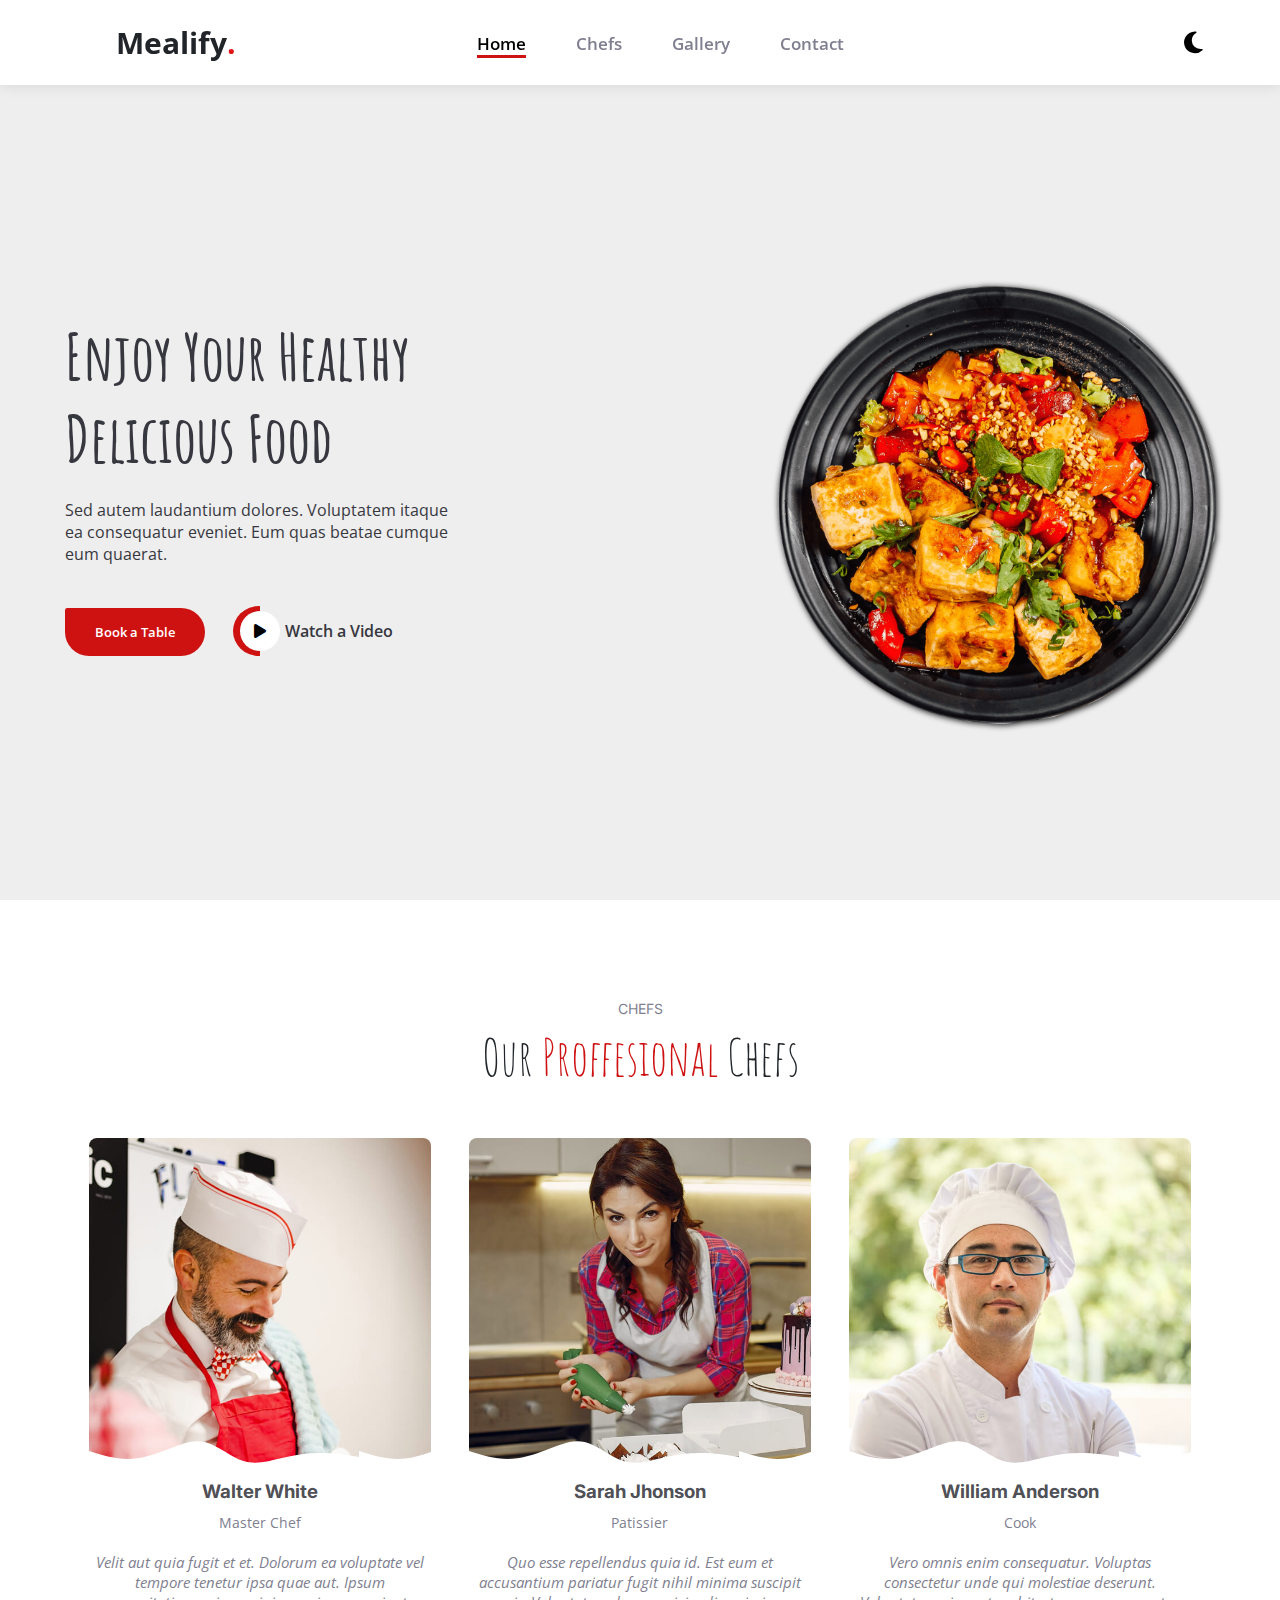
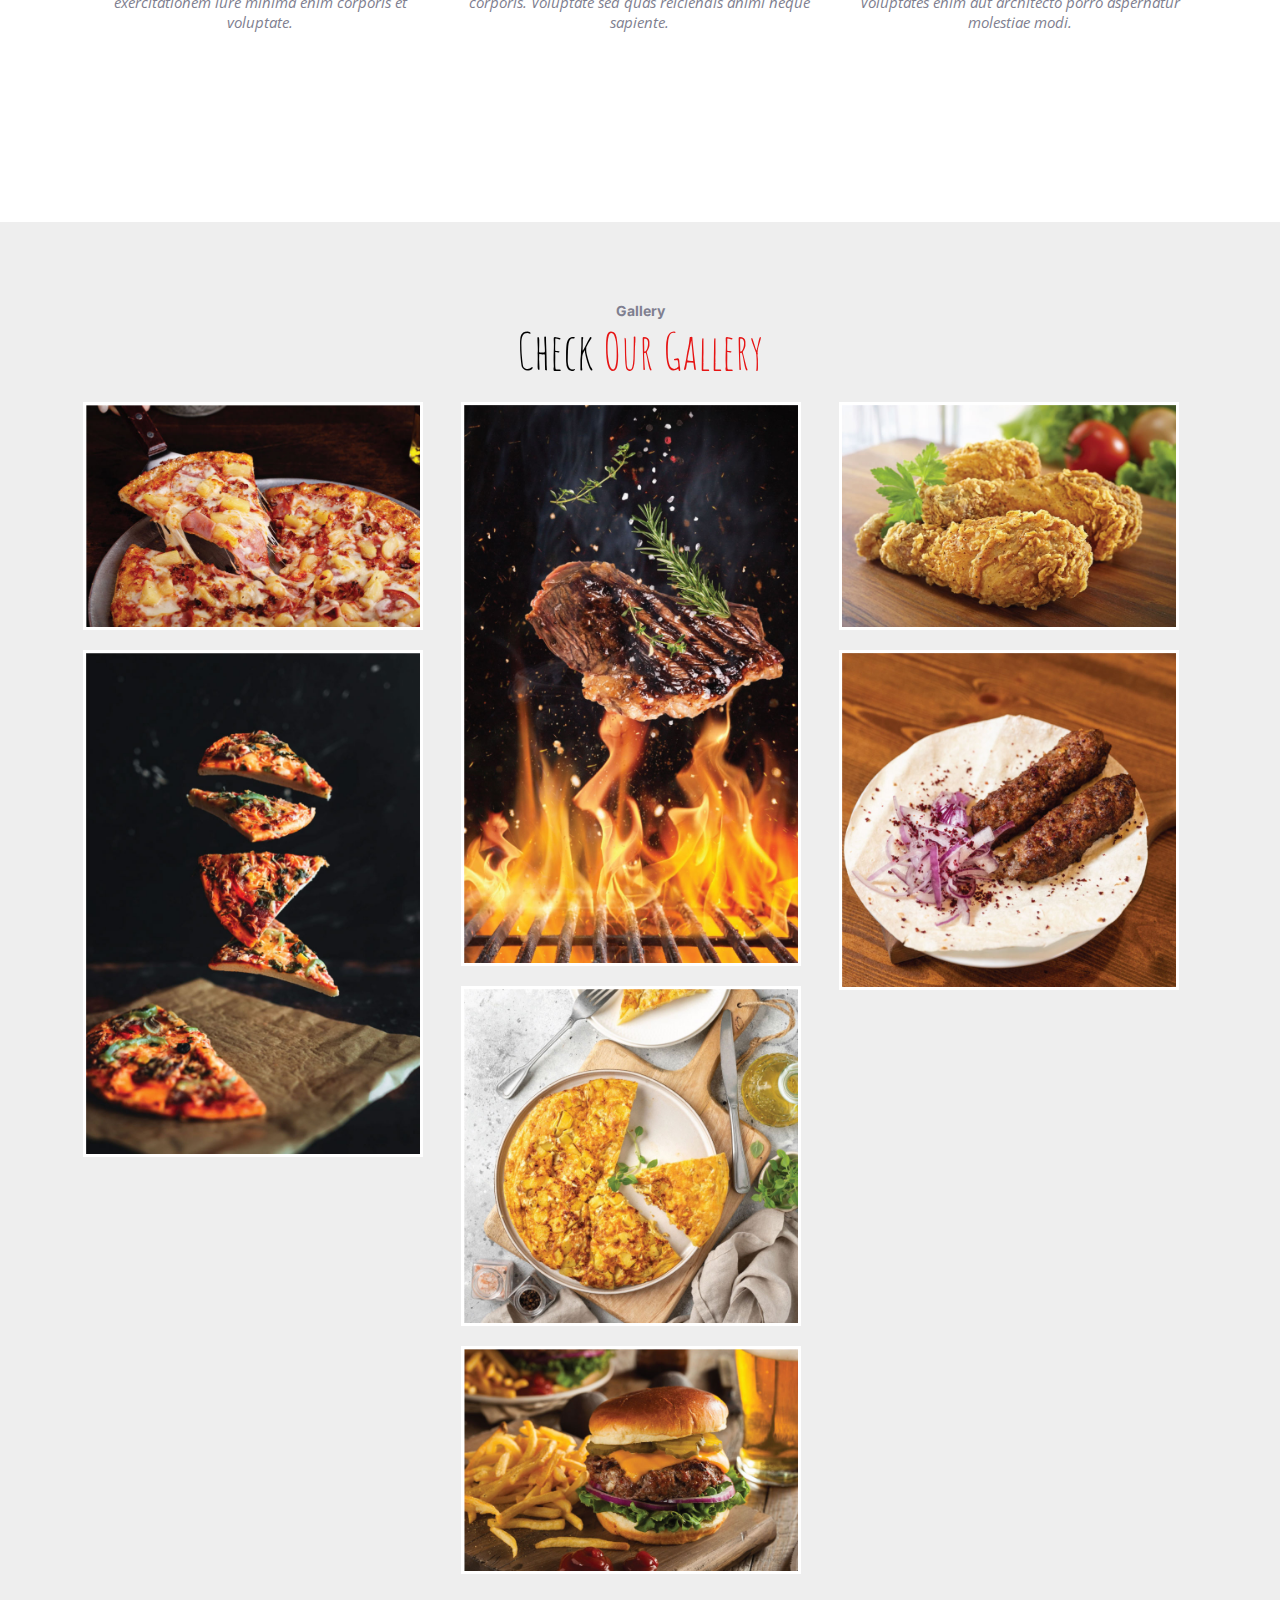
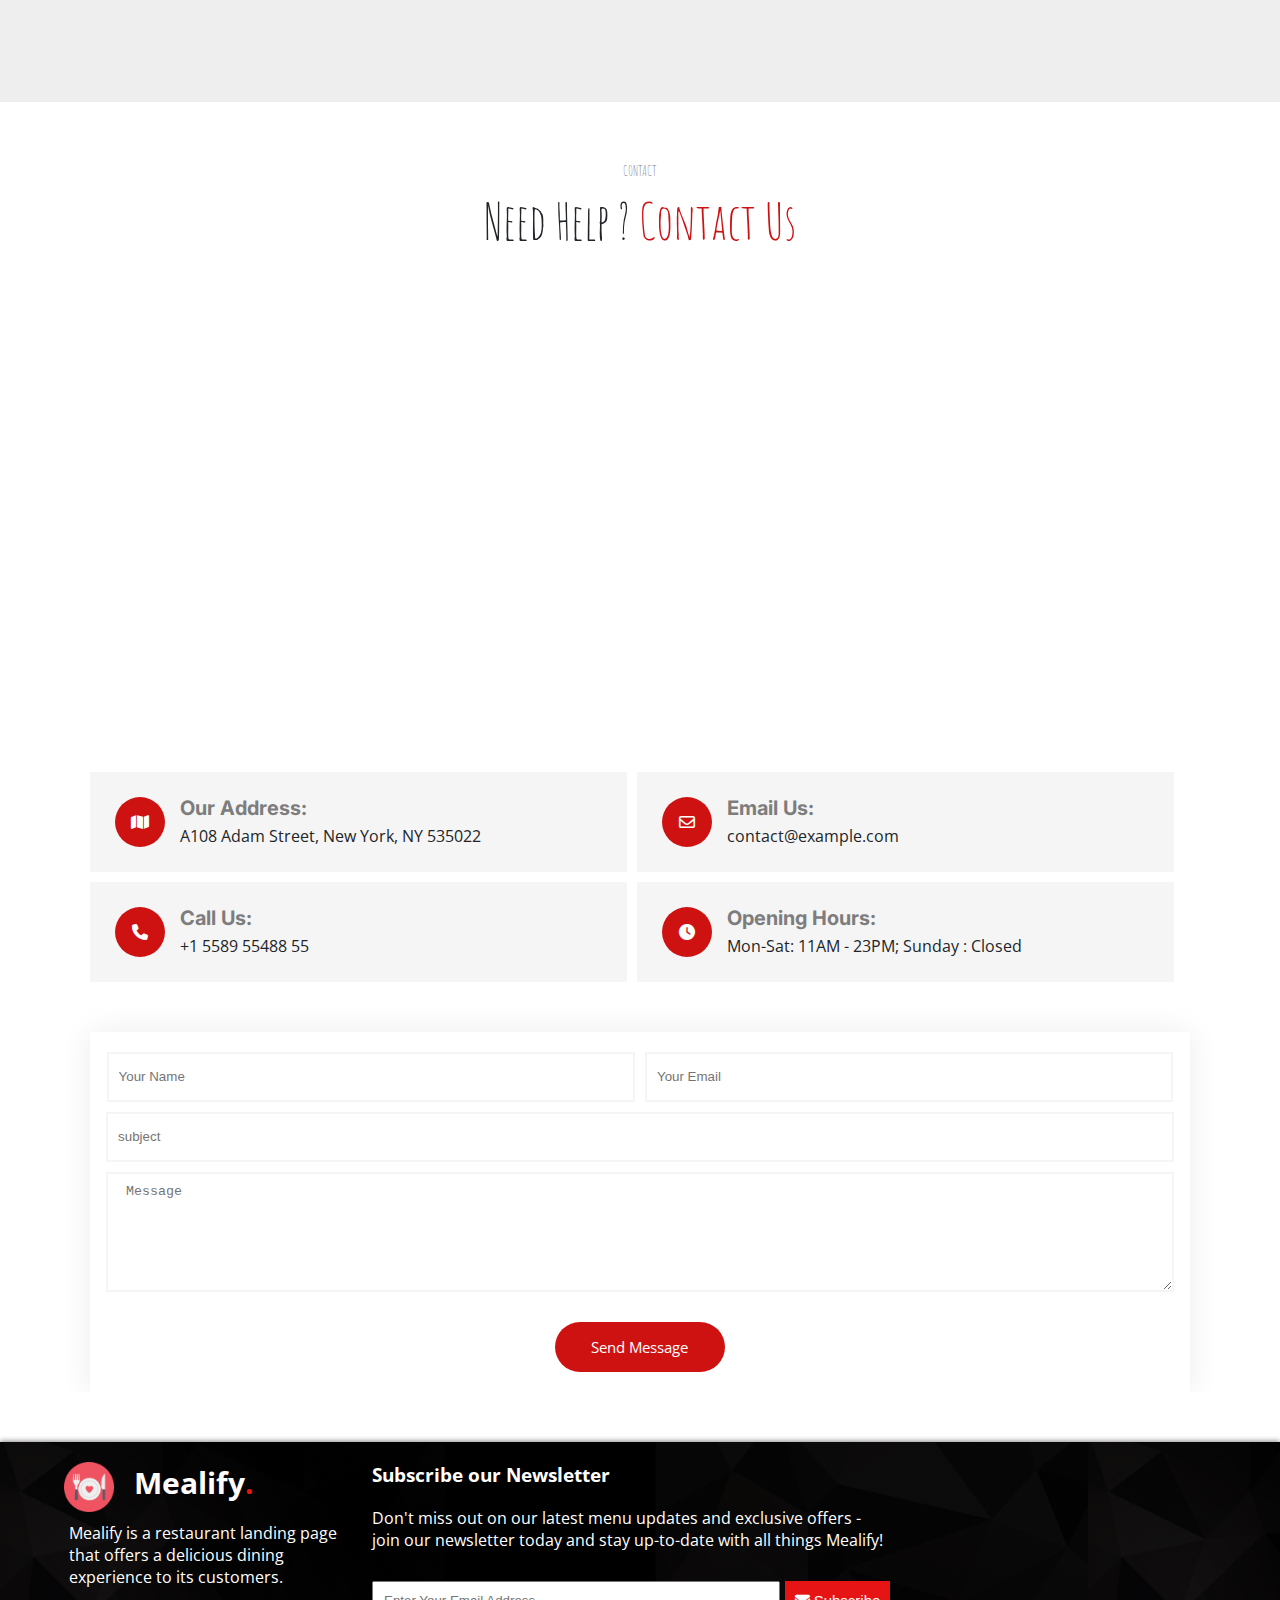
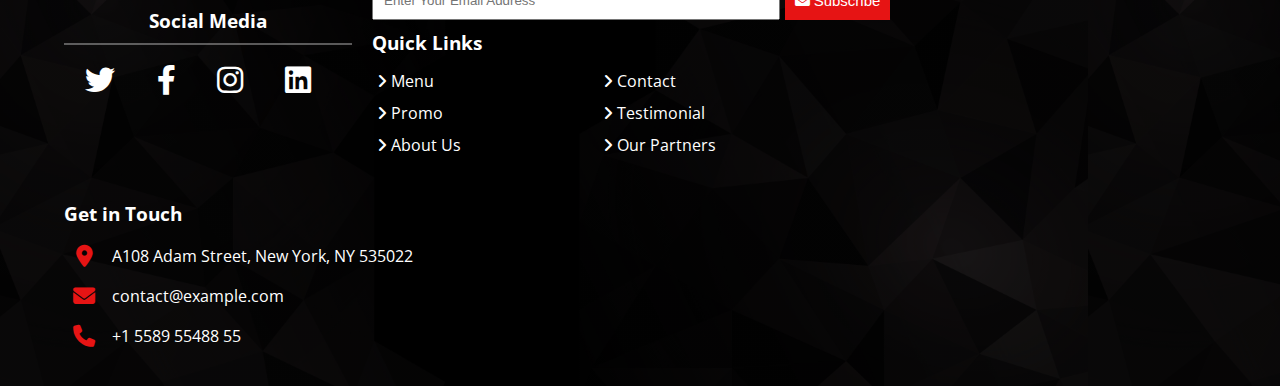
==== index.html @ bebc7f57 "first commit" ====
<html>
  <head>
    <title>Mealify</title>
    <link rel="preconnect" href="https://fonts.googleapis.com" />
    <link rel="preconnect" href="https://fonts.gstatic.com" crossorigin />
    <link
      href="https://fonts.googleapis.com/css2?family=Amatic+SC:wght@400;700&family=Inter:wght@700&family=Open+Sans:ital,wght@0,300;0,400;0,500;0,600;0,700;0,800;1,300;1,400;1,500;1,600;1,700;1,800&display=swap"
      rel="stylesheet"
    />

    <!-- fonts -->
    <link rel="icon" href="photo/favicon.ico" />
    <link href="css/all.min.css" rel="stylesheet" />
    <link href="css/style.css" rel="stylesheet" />
    <link href="css/mediaquery.css" rel="stylesheet" />
  </head>

  <body>
    <nav>
      <div class="container">
        <div class="logo">
          <a href="">Mealify<span>.</span></a>
        </div>
        <div class="navs">
          <ul class=".nav-links">
            <li>
              <a href="#home" class="home_link">Home</a>
            </li>
            <li><a href="#Chefs" class="Chefs_link">Chefs</a></li>
            <li><a href="#Gallery" class="Gallery_link">Gallery</a></li>
            <li><a href="#contact">Contact</a></li>
          </ul>
        </div>
        <div class="icon">
          <a href="">
            <i class="fa-solid fa-moon"></i>
          </a>
        </div>
      </div>
    </nav>
    <section id="home" class="home">
      <div class="container">
        <div class="caption">
          <h2>Enjoy Your Healthy Delicious Food</h2>
          <p>
            Sed autem laudantium dolores. Voluptatem itaque ea consequatur
            eveniet. Eum quas beatae cumque eum quaerat.
          </p>
          <div class="buttons">
            <button class="btn1"><a href="#contact">Book a Table</a></button>
            <button class="btn2">
              <a href="https://youtube.com/" target="_blank">
                <div class="icon">
                  <i class="fa-solid fa-play"></i>
                </div>
                Watch a Video
              </a>
            </button>
          </div>
        </div>
        <div class="plat">
          <img src="photo/hero-img.png" />
        </div>
      </div>
    </section>
    <section id="Chefs" class="Chefs">
      <div class="container">
        <div class="chef-head">
          <h2>CHEFS</h2>
          <p class="p1">Our <span>Proffesional</span> Chefs</p>
        </div>
        <div class="chef-cards">
          <div class="chef-card chef-card1">
            <div class="picture">
              <img src="photo/chefs-1.jpg" />
            </div>
            <div class="chef-information">
              <h3>Walter White</h3>
              <span>Master Chef</span>
              <p>
                Velit aut quia fugit et et. Dolorum ea voluptate vel tempore
                tenetur ipsa quae aut. Ipsum exercitationem iure minima enim
                corporis et voluptate.
              </p>
            </div>
            <ul class="chef-social">
              <li>
                <a href=""><i class="fa-brands fa-twitter"></i></a>
              </li>
              <li>
                <a href="">
                  <i class="fa-brands fa-facebook-f"></i>
                </a>
              </li>
              <li>
                <a href="">
                  <i class="fa-brands fa-instagram"></i>
                </a>
              </li>
              <li>
                <a href="">
                  <i class="fa-brands fa-linkedin-in"></i>
                </a>
              </li>
            </ul>
          </div>

          <div class="chef-card chef-card2">
            <div class="picture">
              <img src="photo/chefs-2.jpg" />
            </div>
            <div class="chef-information">
              <h3>Sarah Jhonson</h3>
              <span> Patissier</span>
              <p>
                Quo esse repellendus quia id. Est eum et accusantium pariatur
                fugit nihil minima suscipit corporis. Voluptate sed quas
                reiciendis animi neque sapiente.
              </p>
            </div>
            <ul class="chef-social">
              <li>
                <a href=""><i class="fa-brands fa-twitter"></i></a>
              </li>
              <li>
                <a href="">
                  <i class="fa-brands fa-facebook-f"></i>
                </a>
              </li>
              <li>
                <a href="">
                  <i class="fa-brands fa-instagram"></i>
                </a>
              </li>
              <li>
                <a href="">
                  <i class="fa-brands fa-linkedin-in"></i>
                </a>
              </li>
            </ul>
          </div>

          <div class="chef-card chef-card3">
            <div class="picture">
              <img src="photo/chefs-3.jpg" />
            </div>

            <div class="chef-information">
              <h3>William Anderson</h3>
              <span> Cook</span>
              <p>
                Vero omnis enim consequatur. Voluptas consectetur unde qui
                molestiae deserunt. Voluptates enim aut architecto porro
                aspernatur molestiae modi.
              </p>
            </div>
            <ul class="chef-social">
              <li>
                <a href=""><i class="fa-brands fa-twitter"></i></a>
              </li>
              <li>
                <a href="">
                  <i class="fa-brands fa-facebook-f"></i>
                </a>
              </li>
              <li>
                <a href="">
                  <i class="fa-brands fa-instagram"></i>
                </a>
              </li>
              <li>
                <a href="">
                  <i class="fa-brands fa-linkedin-in"></i>
                </a>
              </li>
            </ul>
          </div>
        </div>
      </div>
    </section>
    <section id="Gallery" class="Gallery">
   <div class="container">
    <div class="gallery-title">
      <h2>Gallery</h2>
      <p>Check <span>Our Gallery</span></p>
    </div>
    <div class="photos">
      <picture class="pizza">
        <img src="photo/gallery/meal-1.jpg" alt="" />
        <div class="overlay">
          <h2>Pizza</h2>
          <p>Hawaiian pizza with ham and pineapple</p>
        </div>
      </picture>
      <picture class="leviation-pizza">
        <img src="photo/gallery/meal-4.jpg" alt="" />
        <div class="overlay">
          <h2>Levitation pizza</h2>
          <p>Levitation pizza on black background.</p>
        </div>
      </picture>
      <picture class="beef-steak">
        <img src="photo/gallery/meal-2.jpg" alt="" />
        <div class="overlay">
          <h2>Beef steaks</h2>
          <p>
            Tasty beef steaks flying above cast iron grate with fire flames.
          </p>
        </div>
      </picture>
      <picture class="Frittata">
        <img src="photo/gallery/meal-7.jpg" alt="" />
        <div class="overlay">
          <h2>Frittata</h2>
          <p>Frittata or potato pie in a ceramic plate</p>
        </div>
      </picture>
      <picture class="Burger">
        <img src="photo/gallery/meal-3.jpg" alt="" />
        <div class="overlay">
          <h2>Burger</h2>
          <p>grass fed bison hamburger with chips & beer</p>
        </div>
      </picture>
      <picture class="Fried-Chicken">
        <img src="photo/gallery/meal-5.jpg" alt="" />
        <div class="overlay">
          <h2>Crispy Fried Chicken</h2>
          <p>
            Golden brown chicken legs with a crunchy coating and juicy meat
          </p>
        </div>
      </picture>
      <picture class="kebab">
        <img src="photo/gallery/meal-6.jpg" alt="" />
        <div class="overlay">
          <h2>Lyulya kebab</h2>
          <p>
            Tender and juicy skewers of ground lamb or beef, flavored with
            aromatic spices and herbs
          </p>
        </div>
      </picture>
    </div>
   </div>
    </section>
    <section id="contact" class="contact">
      <div class="container">
        <div class="contact-head">
          <h2>CONTACT</h2>
          <p>Need Help ? <span>Contact Us</span></p>
        </div>
        <div class="map">
          <div class="frame">
            <iframe
              src="https://www.google.com/maps/embed?pb=!1m14!1m12!1m3!1d1032848.2272240134!2d32.7023043773013!3d30.659828495883165!2m3!1f0!2f0!3f0!3m2!1i1024!2i768!4f13.1!5e0!3m2!1sar!2seg!4v1686413583642!5m2!1sar!2seg"
              width="600"
              height="450"
              style="border: 0"
              allowfullscreen=""
              loading="lazy"
              referrerpolicy="no-referrer-when-downgrade"
            ></iframe>
          </div>
        </div>
        <div class="contact-details">
          <div class="add">
            <div class="icon">
              <i class="fa-solid fa-map"></i>
            </div>
            <div class="address">
              <h3>Our Address:</h3>
              <p>A108 Adam Street, New York, NY 535022</p>
            </div>
          </div>
          <div class="email-contact">
            <div class="icon"><i class="fa-regular fa-envelope"></i></div>
            <div class="email-us">
              <h3>Email Us:</h3>
              <p>contact@example.com</p>
            </div>
          </div>
          <div class="Call">
            <div class="icon">
              <i class="fa-solid fa-phone"></i>
            </div>
            <div class="call-us">
              <h3>Call Us:</h3>
              <p>+1 5589 55488 55</p>
            </div>
          </div>
          <div class="hour">
            <div class="icon">
              <i class="fa-solid fa-clock"></i>
            </div>
            <div class="opening-hour">
              <h3>Opening Hours:</h3>
              <p>Mon-Sat: 11AM - 23PM; Sunday : Closed</p>
            </div>
          </div>
        </div>
        <form>
          <input type="text" class="text" placeholder="Your Name" />
          <input type="email" class="email" placeholder="Your Email" />
          <input type="subject" class="subject" placeholder="subject" />
          <textarea name="" id="" placeholder=" Message"></textarea>
          <button>Send Message</button>
        </form>
      </div>
    </section>
    <footer>
      <div class="container">
        <div class="about">
          <div class="logo">
            <div class="logo-image">
              <img src="photo/favicon.png" alt="Mealify Logo" />
            </div>
            <h2>Mealify</h2>
          </div>
          <p>
            Mealify is a restaurant landing page that offers a delicious dining
            experience to its customers.
          </p>
          <p class="social-media">Social Media</p>
          <ul class="social-links">
            <li class="twitter">
              <a href="https://twitter.com" target="_blank">
                <i class="fa-brands fa-twitter"></i>
              </a>
            </li>
            <li class="facebook">
              <a href="https://facebook.com" target="_blank">
                <i class="fa-brands fa-facebook-f"></i>
              </a>
            </li>
            <li class="instagram">
              <a href="https://instagram.com" target="_blank">
                <i class="fa-brands fa-instagram"></i>
              </a>
            </li>
            <li class="linkedin">
              <a href="https://linkedin.com" target="_blank">
                <i class="fa-brands fa-linkedin"></i>
              </a>
            </li>
          </ul>
        </div>
        <div class="subscription">
          <div class="subscription-box">
            <h3>Subscribe our Newsletter</h3>
            <p>
              Don't miss out on our latest menu updates and exclusive offers -
              join our newsletter today and stay up-to-date with all things
              Mealify!
            </p>
            <div class="subscription-group">
              <input type="email" placeholder="Enter Your Email Address" />
              <button class="btn">
                <i class="fa-solid fa-envelope"></i> Subscribe
              </button>
            </div>
          </div>
          <div class="quick-links">
            <h3>Quick Links</h3>
            <div class="links">
              <ul>
                <li>
                  <i class="fa-solid fa-angle-right"></i>
                  <a href="">Menu</a>
                </li>
                <li>
                  <i class="fa-solid fa-angle-right"></i>
                  <a href="">Promo</a>
                </li>
                <li>
                  <i class="fa-solid fa-angle-right"></i>
                  <a href="">About Us</a>
                </li>
              </ul>
              <ul>
                <li>
                  <i class="fa-solid fa-angle-right"></i>
                  <a href="">Contact</a>
                </li>
                <li>
                  <i class="fa-solid fa-angle-right"></i>
                  <a href="">Testimonial</a>
                </li>
                <li>
                  <i class="fa-solid fa-angle-right"></i>
                  <a href="">Our Partners</a>
                </li>
              </ul>
            </div>
          </div>
        </div>
        <div class="contact-details">
          <h3>Get in Touch</h3>
          <ul>
            <li>
              <i class="fa-solid fa-location-dot"></i>
              <span>A108 Adam Street, New York, NY 535022 </span>
            </li>
            <li>
              <i class="fa-solid fa-envelope"></i>
              <a href="mailto:contact@example.com">contact@example.com</a>
            </li>
            <li>
              <i class="fa-solid fa-phone"></i>
              <a href="tel:+1 5589 55488 55">+1 5589 55488 55</a>
            </li>
          </ul>
        </div>
      </div>
    </footer>
  </body>
</html>
---- css/style.css ----
* {
    margin: 0px;
    padding: 0px;
}

h1,
h2,
h3,
h4,
h5,
h6 {
    font-family: 'Amatic SC', cursive;
}

p,
a {
    font-family: 'Open Sans', sans-serif;
}

li {
    list-style: none;
}

a {
    text-decoration: none;
}
img{
    width: 100%;
}
/*****************SCROLL***************/
::-webkit-scrollbar {
    width: 15px;
}

::-webkit-scrollbar-track {
    box-shadow: inset 0 0 5px grey;
    border-radius: 10px;
}

::-webkit-scrollbar-thumb {
    background: #212529;
    border-radius: 10px;
}


/***************NAV**************/
nav .container {
    width: 88%;
    margin: auto;
    display: flex;
}

nav {
    position: fixed;
    width: 100%;
    overflow: hidden;
    z-index: 1000;
    background-color: white;
    box-shadow: 0px 0px 14px 0px #0000001b;

}

nav .container .logo {
    width: 15%;
    display: flex;
    align-items: center;
    justify-content: center;

    padding: 22px;
}


nav .container .logo a {
    text-decoration: none;
    color: RGB(33, 37, 41);
    font-size: 30px;
    font-family: 'Open Sans', sans-serif;
    font-weight: 700;
}

nav .container .logo span {
    color: RGB(230, 20, 20);
}

nav .container .navs {
    width: 60%;
    color: RGB(79, 79, 90);
    font-size: 17px;
    padding-top: 12px;


}

nav .container .navs ul li div {
    background-color: RGB(230, 20, 20);
    border-radius: 5px;
    position: absolute;

}

nav .container .navs ul li {
    position: relative;
    padding-right: 50px;
    padding-top: 20px;
}

nav .container .navs ul {
    display: flex;
    justify-content: flex-end;
    align-items: center;


}

nav .container .icon {
    width: 30%;
    display: flex;
    justify-content: flex-end;
    align-items: center;

}

nav i {
    color: black;
    font-size: 25px;
}

nav .container .navs ul li a {
    text-decoration: none;
    font-family: 'Inter', sans-serif;
    font-family: 'Open Sans', sans-serif;
    color: RGB(127, 127, 144);
    font-size: 17px;
    font-weight: 600;
    transition-duration: 0.5s;

}

nav .container .navs ul li a:hover {
    color: #000;
}

body:not(body:has(:target)) li a[href="#home"],
body:has(.home:target) li a[href="#home"],
body:has(.contact:target) li a[href="#contact"],
body:has(.Gallery:target) li a[href="#Gallery"],
body:has(.Chefs:target) li a[href="#Chefs"] {
    color: #000;
    border-bottom: 3px solid #CE1212;
}

/***********************HOME***********************/
.home {
    display: flex;
    width: 100%;
    background-color: #EEEEEE;
    overflow: hidden;
    position: relative;
    display: flex;
    color: black;
    font-size: 30px;
    align-items: center;
    justify-content: center;
    height: 100vh;
}

body:has(.home:target) .home_link {
    color: black;
}

.home .container {
    width: 90%;
    display: flex;
    justify-content: flex-end;
    align-items: center;
}

.home .container .caption {
    width: 35%;
    margin-top: 110px;
    margin-right: 310px;
    margin-top: 70px;
    color: RGB(55, 55, 63);

}

.home .container .caption h2 {
    font-size: 65px;
    font-family: 'Amatic SC', cursive;
}

.home .container .caption p {
    font-size: 16px;
    font-family: 'Open Sans', sans-serif;
    margin-top: 20px;

}

.home .container .caption .buttons {

    font-family: 'Open Sans', sans-serif;
    margin-top: 40px;

}

.home .container .caption .btn1 {
    background-color: #CE1212;
    padding: 15px 30px;
    border: none;
    border-radius: 100px;
    border-top-left-radius: 10px;
    transition-duration: 0.3s;
    margin-right: 20px;

}

.home .container .caption .btn1 a {
    color: white;

    display: flex;
    align-items: center;
    font-weight: 600;

}


.home .container .caption .btn1:hover {
    background-color: RGB(230, 20, 20);

}


.home .container .caption .btn2 {
    background-color: transparent;
    color: black;
    border: none;
    text-align: center;
    width: 200px;


}

.home .container .caption .btn2 a {
    color: #37373F;
    font-size: 16px;
    font-weight: 600;
    display: flex;
    align-items: center;


}

.home .container .caption .btn2:hover a {
    color: #CE1212;
}

.home .container .plat {
    width: 38%;
    display: flex;
    padding-top: 110px;
}

.home .container .caption .buttons .btn2 .icon {
    width: 50px;
    height: 50px;
    border-left: 2px solid #CE1212;
    background-image: linear-gradient(to right, #CE1212 0 50%, transparent 50% 100%);
    border-radius: 50%;
    display: flex;
    align-items: center;
    justify-content: center;
    font-size: 1rem;
    position: relative;
}

.home .container .caption .buttons .btn2 .icon i {
    color: black;
    z-index: 400;

}

.home .container .caption .buttons .btn2 .icon::before {
    content: "";
    position: absolute;
    left: 50%;
    top: 50%;
    transform: translate(-50%, -50%);
    background-color: white;
    width: 2.5rem;
    height: 2.5rem;
    border-radius: inherit;
}

.home img {
    filter: drop-shadow(1px 1px 3px black);


}

@keyframes vibrate {
    0% {
        transform: rotate(0deg);
    }

    10% {
        transform: rotate(-1deg);
    }

    20% {
        transform: rotate(1deg);
    }

    30% {
        transform: rotate(0deg);
    }

    40% {
        transform: rotate(1deg);
    }

    50% {
        transform: rotate(-1deg);
    }

    60% {
        transform: rotate(0deg);
    }

    70% {
        transform: rotate(-1deg);
    }

    80% {
        transform: rotate(1deg);
    }

    90% {
        transform: rotate(0deg);
    }

    100% {
        transform: rotate(-1deg);
    }
}

.plat img:hover {
    animation: vibrate 0.5s;
    animation-iteration-count: infinite;
}

/*********************************************************************/
.Chefs {
    overflow: hidden;
    padding-bottom: 150px;
    margin-bottom: 20px;

}

.Chefs .container {
    width: 89%;
    margin: auto;
}

.chef-head {
    padding-top: 100px;
}

.Chefs .chef-head h2 {
    color: RGB(127, 127, 144);
    font-size: 14px;
    text-align: center;
    font-family: 'Inter', sans-serif;
    padding-bottom: 8px;
    font-weight: 400;


}

.Chefs .chef-head .p1 {
    font-family: 'Amatic SC', cursive;
    font-size: 50px;
    color: RGB(33, 37, 41);
    text-align: center;
    padding-bottom: 50px;
}

.Chefs .chef-head span {
    color: RGB(206, 18, 18);
}

.chef-cards {
    margin: auto;
    display: flex;
    justify-content: space-around;
}

.chef-card {
    width: 30%;
    text-align: center;
    position: relative;
    overflow: hidden;
    transition-duration: 0.5s;
    padding-bottom: 20px;
    border-radius: 5px;
}

.chef-card .chef-information p {
    font-size: 15px;
    font-weight: 400;
    color: RGB(127, 127, 144);
    font-family: 'Open Sans', sans-serif;
    padding-top: 20px;
    font-style: italic;
}

.Chefs .container ul {
    position: absolute;
    top: 15px;
    background-color: #D4C9C2;

    right: -60;
    border-radius: 5px;
    margin-right: 5px;
    transition-duration: 0.7s;


}

.Chefs .container .chef-card:hover ul {
    right: 0;
}

.Chefs .container .chef-card:hover {
    transform: scale(1.1);
    box-shadow: 3px 3px 15px 0px rgba(0, 0, 0, 0.1);

}

.Chefs .container a:hover {
    color: RGBA(55, 55, 63, 0.9);

}

.Chefs .container ul li {
    padding: 12px 15px;
}

.Chefs .container ul li a {
    font-size: 18px;
    color: #37373f66;
    transition-duration: 0.5s;
    font-weight: 400;
}


.Chefs .container .picture {
    position: relative;
}

.Chefs .container .picture:before {
    content: "";
    position: absolute;
    bottom: -1px;
    left: 0;
    background-image: url(../photo/team-shape.svg);
    background-repeat: repeat-x;
    width: 100%;
    height: 3.75rem;
}

.chef-cards .chef-information h3 {
    font-size: 18.72px;
    font-family: 'Inter', sans-serif;
    font-weight: 700;
    color: RGBA(55, 55, 63, 0.9);
    padding-bottom: 10px;


}

.chef-cards span {
    font-size: 14px;
    font-family: 'Open Sans', sans-serif;
    font-weight: 400;
    color: RGB(127, 127, 144);

}

.Chefs img {
    border-radius: 8px;
}

/**********************************************************************/
.Gallery {
    background-color: #EEEEEE;
    text-align: center;
    margin: auto;
    padding-top: 80px;
    overflow: hidden;
}


.Gallery .gallery-title p {
    font-size: 50px;
    font-family: 'Amatic SC', cursive;
    padding-bottom: 20px;

}


.Gallery span {
    color: RGB(230, 20, 20);
    font-family: 'Amatic SC', cursive;

}

.Gallery h2 {
    font-family: 'Inter', sans-serif;
    color: RGB(127, 127, 144);
    font-size: 14px;

}

.Gallery .photos {

    display: flex;
    flex-direction: column;
    flex-wrap: wrap;
    width: 87%;
    margin: auto;
    text-align: center;
    gap: 20px;
    height: 1300px;
}

.photos picture {
    width: 30%;
    border: 3px solid white;
    position: relative;
    overflow: hidden;
}

.photos picture:hover .overlay {
    top: 0;
}

.photos picture:hover img {
    scale: 1.2;
}

.photos picture img {
    transition: 1s;
}

.overlay {
    position: absolute;
    width: 100%;
    height: 100%;
    left: 0;
    top: 100%;
    background-color: rgba(0, 0, 0, 0.5);
    display: flex;
    justify-content: center;
    align-items: center;
    flex-direction: column;
    color: white;
    font-family: 'Open Sans', sans-serif;
    transition-duration: 0.5s;



}

.Gallery .picture .overlay h2 {
    padding-bottom: 20px;
    font-size: 25px;
    font-weight: 700;
    font-family: 'Inter', sans-serif;
    color: #fff;

}
/***************************************************/

.contact {
    overflow: hidden;
    margin: 0;
    padding: 0;

}

.contact .container {
    width: 86%;
    margin: auto;
}

.contact .contact-head h2 {
    font-size: 14px;
    color: RGB(127, 127, 144);
    font-weight: 400;
    text-align: center;
    padding-top: 60px;
}

.contact .contact-head p {
    font-weight: 400;
    color: #212529;
    font-family: 'Amatic SC', cursive;
    text-align: center;
    font-size: 50px;
    padding-top: 10px;
    padding-bottom: 20px;

}

.map {
    width: 100%;
    margin-bottom: 50px;
}

.map .frame {
    margin: auto;
    overflow: hidden;


}

iframe {
    width: 100%;
    overflow: hidden;
}


.contact .container .contact-details {
    gap: 10px;
    display: flex;
    flex-wrap: wrap;
    text-align: center;
    padding-bottom: 50px;
}

.contact .container .contact-details h3 {

    font-family: 'Inter', sans-serif;
    font-weight: 700;
    font-size: 20px;
    color: RGB(125, 125, 125);
    margin: 0px 0px 5px;

}

.contact .contact-details .email-contact,
.call,
.hour,
.add {
    color: RGB(33, 37, 41);
    width: 47%;
    display: flex;
    align-items: center;
    height: 80px;
    background-color:
        #F5F5F5;
    padding: 10px;

}

.contact .contact-details .icon {

    width: 50px;
    height: 50px;
    border-radius: 50%;
    background-color:
        RGB(206, 18, 18);
    display: flex;
    justify-content: center;
    align-items: center;
    color: white;
    margin: 15px;
    transition-duration: 0.5s;
}

.contact .contact-details .icon:hover {
    background-color: white;
    color: #CE1212;
    border: #CE1212 1px solid;
}

.contact span {
    color: RGB(206, 18, 18);
}

.contact .contact-details .address,
.email-us,
.opening-hour,
.call-us {
    text-align: start;
}

form {

    width: 100%;
    margin: auto;
    background-color: #fff;
    display: flex;
    flex-wrap: wrap;
    gap: 10px;
    justify-content: center;
    box-shadow: 10px;
    box-shadow: 0 0 1.875rem #00000014;
    padding-top: 20px;

}

.text,
.email {
    width: 48%;
    height: 50px;
    padding-left: 10px;
    border: none;
    border: solid 2px;
    border-color: #F5F5F5;
}



.subject {
    width: 97%;
    height: 50px;
    border: none;
    border: solid 2px;
    border-color: #F5F5F5;
    padding-left: 10px;

}

textarea {
    width: 97%;
    height: 120px;
    border: solid 2px;
    border-color: #F5F5F5;
    padding-left: 10px;
    padding-left: 10px;
    padding-top: 10px;
}

form button {
    margin-top: 20PX;
    border-radius: 40px;
    border: none;
    padding: 10px;
    background-color: #CE1212;
    color: white;
    width: 170px;
    height: 50px;
    font-size: 15px;
    font-family: 'Open Sans', sans-serif;
    margin-bottom: 20px;
    transition-duration: 0.5s;

}

form button:hover {
    background-color: white;
    color: #CE1212;
    border: 2px solid #CE1212;
}

/**********************************************************************************************/
footer {
    background-image: linear-gradient(#0009, #0009),
        url(textured-metal-background\ \(1\).jpg);
    color: #fff;
    box-shadow: 0px -1px 5px #0007;
    background-size: contain;
    margin-top: 50px;
    font-family: 'Open Sans', sans-serif;
    padding-bottom: 30px;

}

footer h2,
h3,
h4 {
    font-family: 'Open Sans', sans-serif;

}

footer .container .about .logo {
    display: flex;
}

footer .container .about .logo h2 {
    font-family: 'Open Sans', sans-serif;
    font-size: 30px;
    font-weight: 700;

}

footer .container .about .logo h2::after {
    content: ".";
    color: RGB(230, 20, 20);
}

footer .container .about .logo .logo-image {
    width: 50px;
    height: 50px;
    padding-right: 20px;
}

footer .container {
    width: 90%;
    display: flex;
    flex-wrap: wrap;
    margin: auto;
    gap: 20px;

}

footer hr {
    width: 40px;
}

footer .about p {
    margin-block: 0.625rem;
    text-align: start;
    padding-left: 5px;
}

footer .about {
    width: 25%;
    text-align: center;
    padding-top: 20px;
}

footer .about .social-links .twitter,
.facebook,
.instagram,
.linkedin {
    transition-duration: 0.5s;
}

footer .about .social-links .twitter:hover i {
    color: #1DA1F2;
}

footer .about .social-links .facebook:hover i {
    color: #0B85EE;
}

footer .about .social-links .instagram:hover i {
    color: #6A0037;
}

footer .about .social-links .linkedin:hover i {
    color: #0A66C2;
}

footer .about a i {
    color: #E61414;
}

footer .about .social-media {
    text-align: center;
    padding: 10px;
    border-bottom: 2px solid #ddd6;
    margin-bottom: 10px;
    font-weight: 700;
    margin: 0px 0px 10px;
    padding: 10px;
    font-size: 18.72px;
}

footer .about .social-links {
    padding: 10px;
    display: flex;
    justify-content: space-around;
}

footer .about .social-links i {
    font-size: 30px;
    color: white;
    padding-right: 20px;
}


footer .subscription {
    width: 45%;
    padding-top: 20px;
}

footer .subscription a {
    color: white;
}

footer .subscription-group button {
    border: none;
    background-color: RGB(230, 20, 20);
    font-size: 15px;
    padding: 10px;
    font-weight: 400;
    color: white;

}

footer .container .subscription .subscription-box p {
    padding: 20px 0;
}

footer .contact-details {
    padding-top: 20px;
}

footer .quick-links .links {
    display: flex;
}

footer .subscription-group {
    display: flex;
    justify-content: space-between;
    gap: 5px;
    margin: 10px 0;
}

footer .subscription-group input {
    flex-grow: 1;
    padding: 0.625rem;
}

footer .subscription-group input:focus-visible {
    outline: none;
}

footer .subscription-group button {
    border-radius: 0;
}

footer .quick-links ul {
    --gap: 1.25rem;
    margin-top: 0.625rem;
    display: flex;
    flex-wrap: wrap;
    column-gap: var(--gap);
}

footer .contact-details li a {
    color: white;
}

footer .quick-links ul li {
    width: calc(calc(100% - var(--gap)) / 2);
    padding: 5px;
    position: relative;
    transition-duration: 0.5s;
}

footer .quick-links ul li:hover {
    transform: translateX(10px);
    background-color: #222;
}

footer .quick-links ul li::before {

    margin-right: 5px;
}

footer .contact-details h3 {
    margin-bottom: 10px;
}

footer .contact-details ul li {
    display: flex;
    align-items: center;
    gap: 8px;
}

footer .contact-details ul li i {
    width: 2.5rem;
    height: 2.5rem;
    display: flex;
    justify-content: center;
    align-items: center;
    color: #E61414;
    font-size: 22px;
    line-height: 22px;
    font-weight: 900;
    transition-duration: 0.5s;
}

footer .contact-details ul li i:hover {
    color: white;
}
---- css/mediaquery.css ----
@media all and (max-width: 600px),
all and (max-width: 768px) {

    /*********************nav*********************************/
    nav {
        position: absolute;
    }

    nav .navs ul {
        flex-direction: column;

    }

    nav .navs ul li {
        padding: 0;
        margin: 0;

    }

    nav .logo {
        width: 30%;
        display: flex;
        align-items: center;
    }

    /**********************home*******************/
    .home {
        height: auto;
    }

    .home .container {
        display: flex;
        flex-direction: column;
    }

    .home .container .caption {
        width: 100%;
        text-align: center;
        padding: 0;
        margin: 0;
        padding-top: 200px;
    }

    .home .container .plat {
        width: 100%;
    }

    .Chefs .container .chef-cards {
        display: flex;
        flex-direction: column;
        gap: 50px;
    }

    .Chefs .container .chef-cards .chef-card {
        width: 100%;
    }

    /******************gallery************/
    .Gallery .container .photos {

        display: flex;
        flex-direction: column;
        flex-wrap: wrap;
        text-align: center;
        height: auto;
    }


    .Gallery .photos picture {
        width: 100%;
    }

    .Gallery {
        padding-bottom: 50px;
    }

    /******************contact******************/
    .contact .container .frame,
    .add,
    .Call,
    .hour,
    .email-contact {
        width: 100%;
    }

    .contact .container .email-contact {
        width: 100%;
    }

    .contact form .text,
    .email {
        width: 97%;
    }

/****************footer***************/
footer{
    height: auto;
    padding-bottom: 150px;
    
}
footer .about{
    width: 100%;
}

footer .subscription,.contact-details{
    width: 100%;
}
}
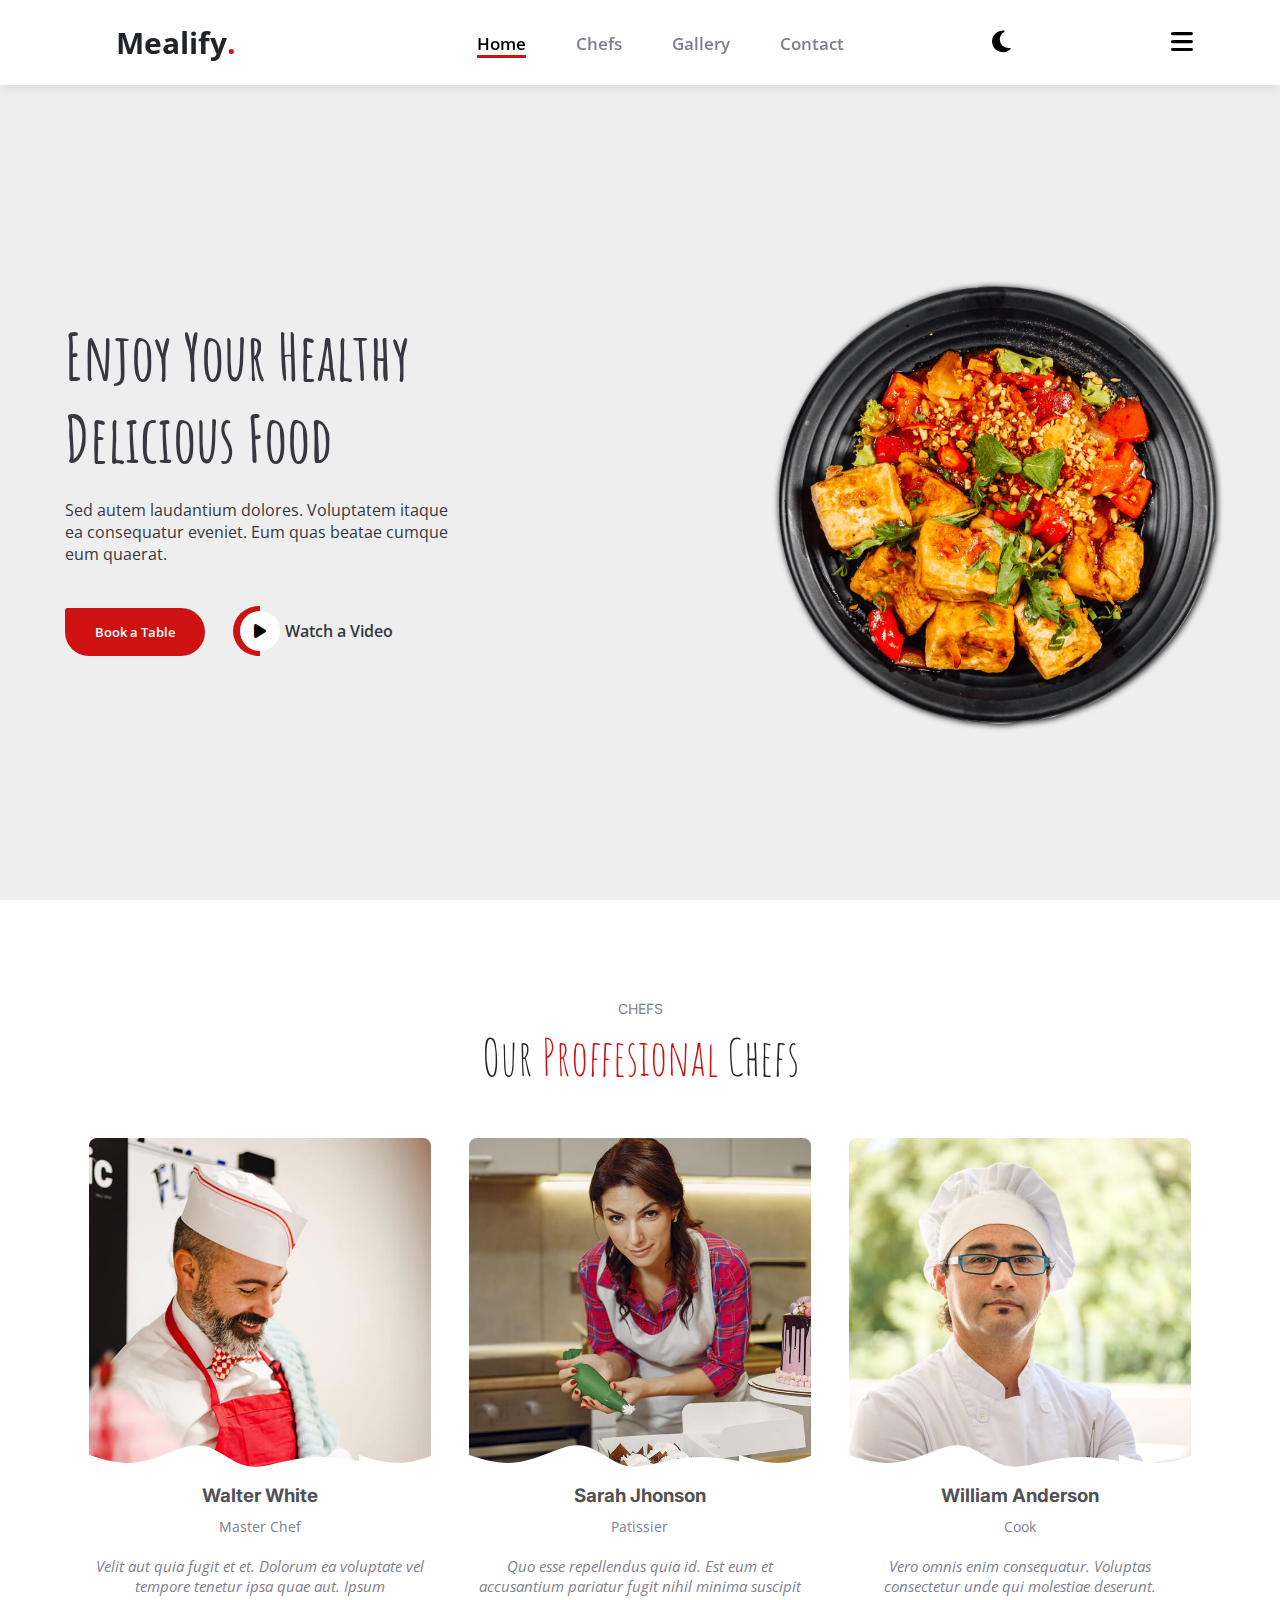
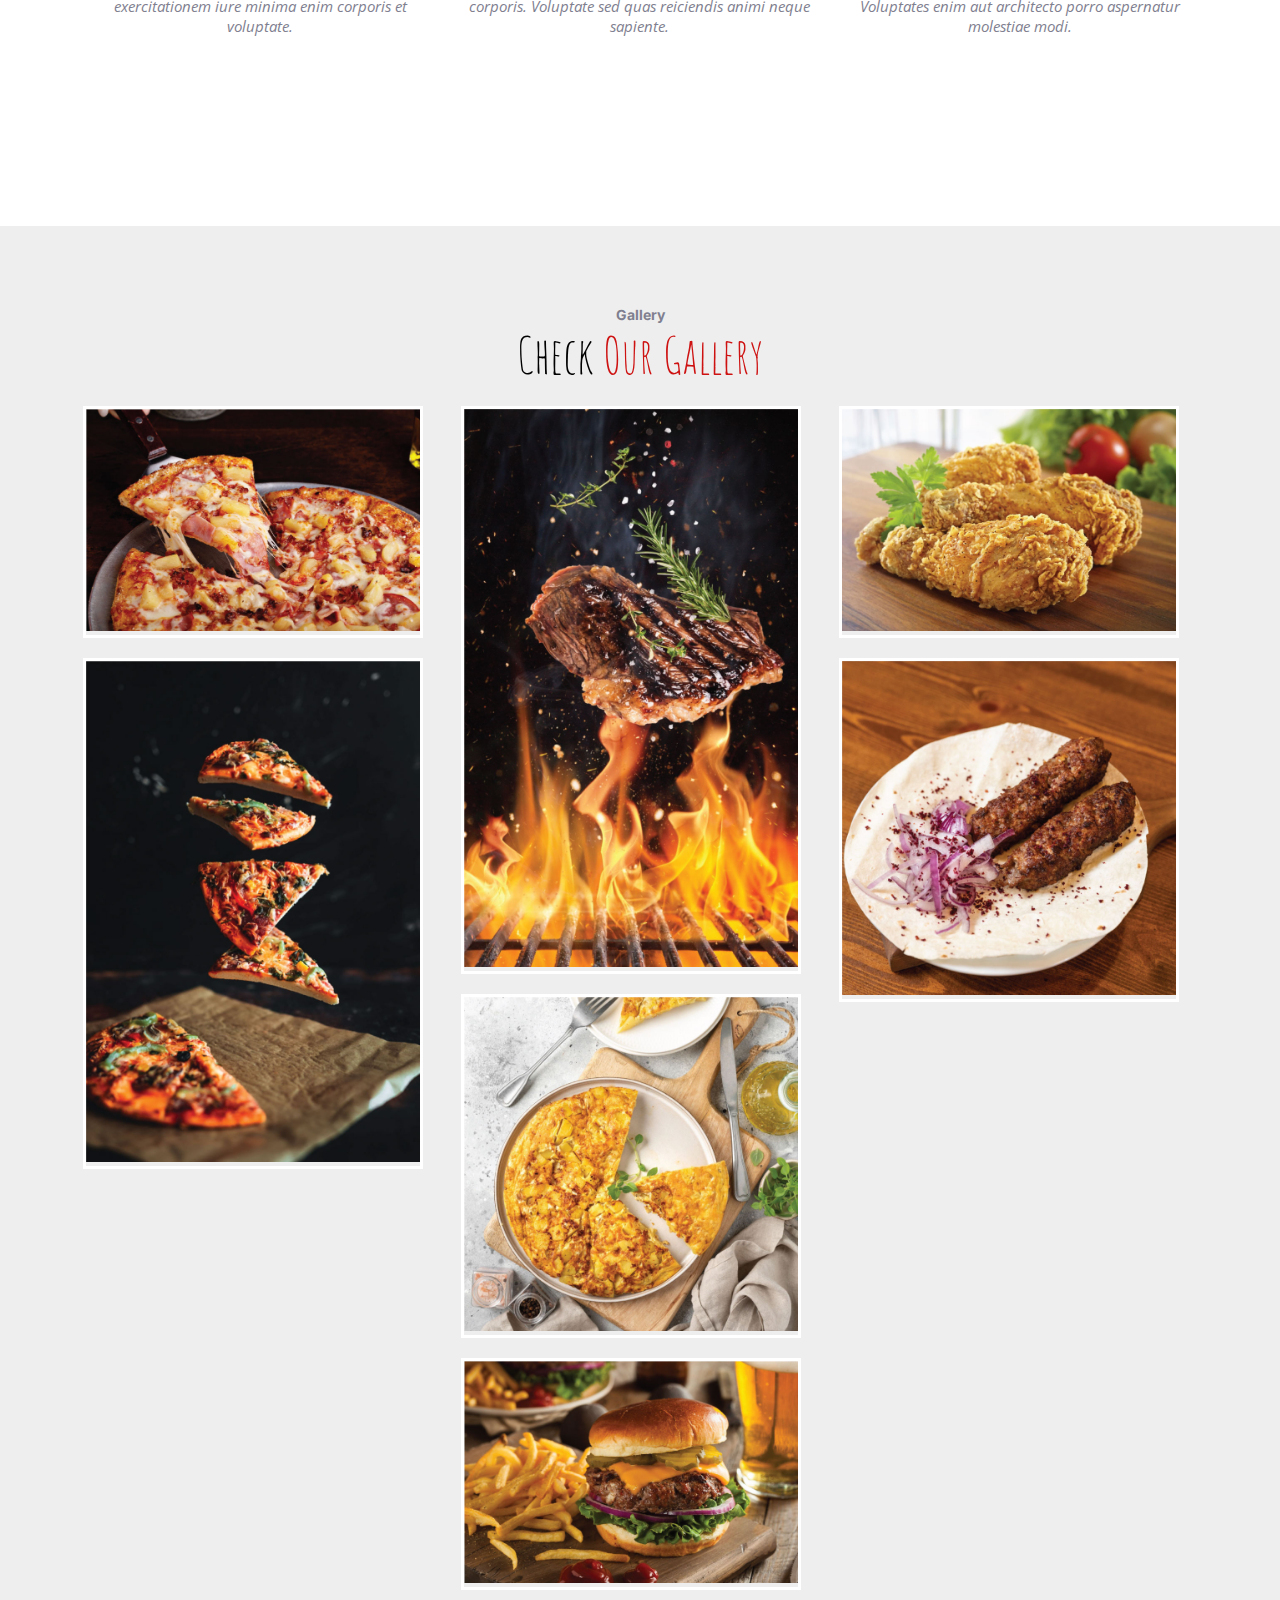
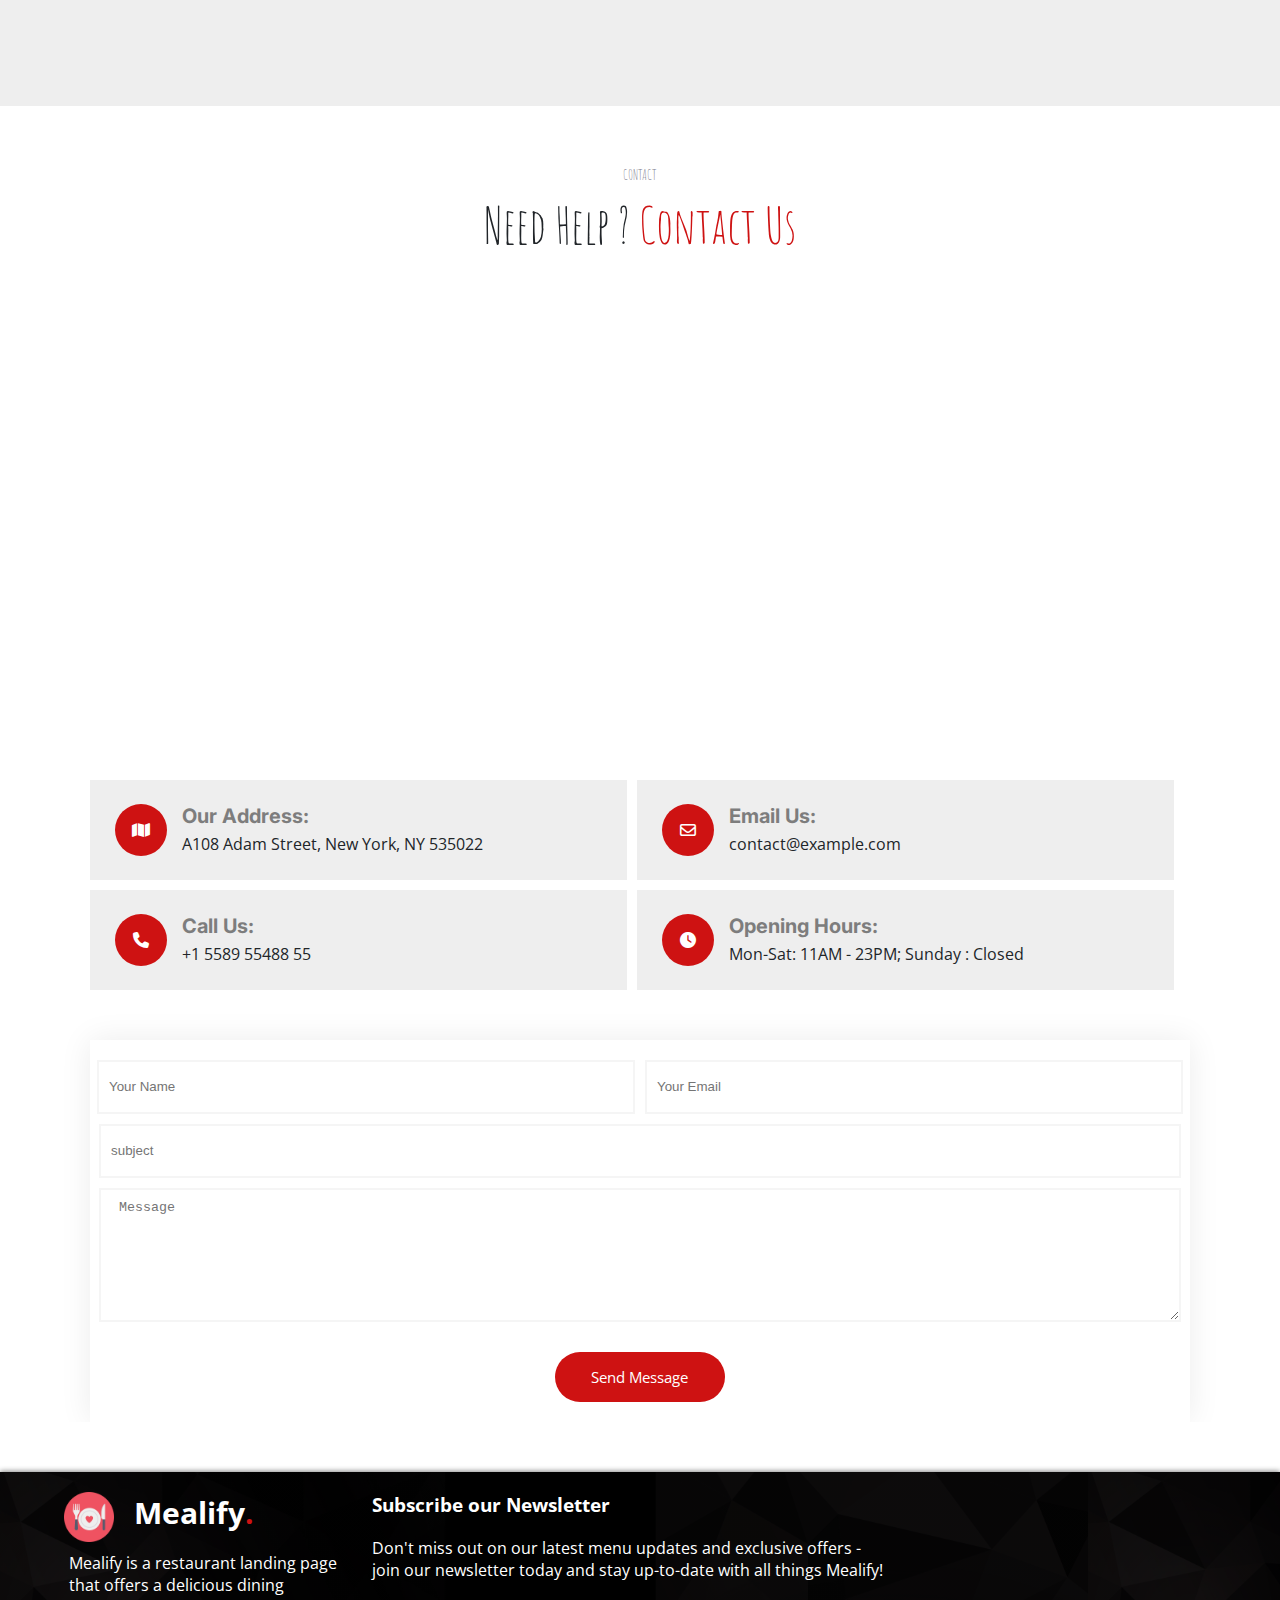
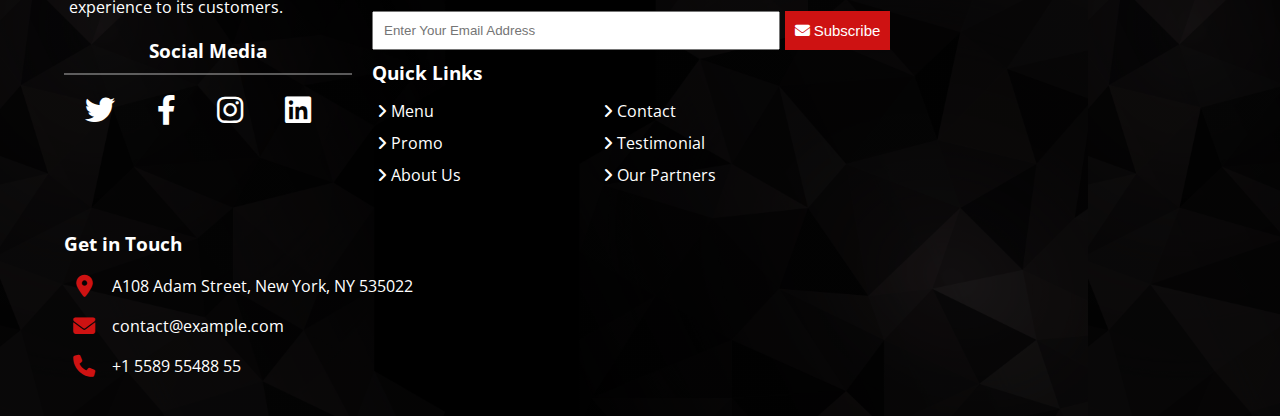
==== commit 09478283: "first commit" ====
--- a/index.html
+++ b/index.html
@@ -1,417 +1,423 @@
-<html>
-  <head>
-    <title>Mealify</title>
-    <link rel="preconnect" href="https://fonts.googleapis.com" />
-    <link rel="preconnect" href="https://fonts.gstatic.com" crossorigin />
-    <link
-      href="https://fonts.googleapis.com/css2?family=Amatic+SC:wght@400;700&family=Inter:wght@700&family=Open+Sans:ital,wght@0,300;0,400;0,500;0,600;0,700;0,800;1,300;1,400;1,500;1,600;1,700;1,800&display=swap"
-      rel="stylesheet"
-    />
-
-    <!-- fonts -->
-    <link rel="icon" href="photo/favicon.ico" />
-    <link href="css/all.min.css" rel="stylesheet" />
-    <link href="css/style.css" rel="stylesheet" />
-    <link href="css/mediaquery.css" rel="stylesheet" />
-  </head>
-
-  <body>
-    <nav>
-      <div class="container">
+<!DOCTYPE html>
+
+<head>
+  <meta charset="UTF-8" />
+  <meta name="viewport" content="width=device-width, initial-scale=1.0" />
+  <title>Mealify</title>
+  <link rel="preconnect" href="https://fonts.googleapis.com" />
+  <link rel="preconnect" href="https://fonts.gstatic.com" crossorigin />
+  <link
+    href="https://fonts.googleapis.com/css2?family=Amatic+SC:wght@400;700&family=Inter:wght@700&family=Open+Sans:ital,wght@0,300;0,400;0,500;0,600;0,700;0,800;1,300;1,400;1,500;1,600;1,700;1,800&display=swap"
+    rel="stylesheet"
+  />
+
+  <!-- fonts -->
+  <link rel="icon" href="photo/favicon.ico" />
+  <link href="css/all.min.css" rel="stylesheet" />
+  <link href="css/style.css" rel="stylesheet" />
+  <link href="css/mediaquery.css" rel="stylesheet" />
+</head>
+
+<body>
+  <nav>
+    <div class="container">
+      <div class="logo">
+        <a href="">Mealify<span>.</span></a>
+      </div>
+      <div class="navs">
+        <ul class=".nav-links">
+          <li>
+            <a href="#home" class="home_link">Home</a>
+          </li>
+          <li><a href="#Chefs" class="Chefs_link">Chefs</a></li>
+          <li><a href="#Gallery" class="Gallery_link">Gallery</a></li>
+          <li><a href="#contact">Contact</a></li>
+        </ul>
+
+      </div>
+      <div class="icon">
+        <a href="darkMode.htm">
+          <i class="fa-solid fa-moon"></i>
+        </a>
+        <a href="" class="list-icon">
+          <i class="fa-solid fa-bars"></i>
+        </a>
+      </div>
+    </div>
+  </nav>
+  <section id="home" class="home">
+    <div class="container">
+      <div class="caption">
+        <h2>Enjoy Your Healthy Delicious Food</h2>
+        <p>
+          Sed autem laudantium dolores. Voluptatem itaque ea consequatur
+          eveniet. Eum quas beatae cumque eum quaerat.
+        </p>
+        <div class="buttons">
+          <button class="btn1"><a href="#contact">Book a Table</a></button>
+          <button class="btn2">
+            <a href="https://youtube.com/" target="_blank">
+              <div class="icon">
+                <i class="fa-solid fa-play"></i>
+              </div>
+              Watch a Video
+            </a>
+          </button>
+        </div>
+      </div>
+      <div class="plat">
+        <img src="photo/hero-img.png" />
+      </div>
+    </div>
+  </section>
+  <section id="Chefs" class="Chefs">
+    <div class="container">
+      <div class="chef-head">
+        <h2>CHEFS</h2>
+        <p class="p1">Our <span>Proffesional</span> Chefs</p>
+      </div>
+      <div class="chef-cards">
+        <div class="chef-card chef-card1">
+          <div class="picture">
+            <img src="photo/chefs-1.jpg" />
+          </div>
+          <div class="chef-information">
+            <h3>Walter White</h3>
+            <span>Master Chef</span>
+            <p>
+              Velit aut quia fugit et et. Dolorum ea voluptate vel tempore
+              tenetur ipsa quae aut. Ipsum exercitationem iure minima enim
+              corporis et voluptate.
+            </p>
+          </div>
+          <ul class="chef-social">
+            <li>
+              <a href=""><i class="fa-brands fa-twitter"></i></a>
+            </li>
+            <li>
+              <a href="">
+                <i class="fa-brands fa-facebook-f"></i>
+              </a>
+            </li>
+            <li>
+              <a href="">
+                <i class="fa-brands fa-instagram"></i>
+              </a>
+            </li>
+            <li>
+              <a href="">
+                <i class="fa-brands fa-linkedin-in"></i>
+              </a>
+            </li>
+          </ul>
+        </div>
+
+        <div class="chef-card chef-card2">
+          <div class="picture">
+            <img src="photo/chefs-2.jpg" />
+          </div>
+          <div class="chef-information">
+            <h3>Sarah Jhonson</h3>
+            <span> Patissier</span>
+            <p>
+              Quo esse repellendus quia id. Est eum et accusantium pariatur
+              fugit nihil minima suscipit corporis. Voluptate sed quas
+              reiciendis animi neque sapiente.
+            </p>
+          </div>
+          <ul class="chef-social">
+            <li>
+              <a href=""><i class="fa-brands fa-twitter"></i></a>
+            </li>
+            <li>
+              <a href="">
+                <i class="fa-brands fa-facebook-f"></i>
+              </a>
+            </li>
+            <li>
+              <a href="">
+                <i class="fa-brands fa-instagram"></i>
+              </a>
+            </li>
+            <li>
+              <a href="">
+                <i class="fa-brands fa-linkedin-in"></i>
+              </a>
+            </li>
+          </ul>
+        </div>
+
+        <div class="chef-card chef-card3">
+          <div class="picture">
+            <img src="photo/chefs-3.jpg" />
+          </div>
+
+          <div class="chef-information">
+            <h3>William Anderson</h3>
+            <span> Cook</span>
+            <p>
+              Vero omnis enim consequatur. Voluptas consectetur unde qui
+              molestiae deserunt. Voluptates enim aut architecto porro
+              aspernatur molestiae modi.
+            </p>
+          </div>
+          <ul class="chef-social">
+            <li>
+              <a href=""><i class="fa-brands fa-twitter"></i></a>
+            </li>
+            <li>
+              <a href="">
+                <i class="fa-brands fa-facebook-f"></i>
+              </a>
+            </li>
+            <li>
+              <a href="">
+                <i class="fa-brands fa-instagram"></i>
+              </a>
+            </li>
+            <li>
+              <a href="">
+                <i class="fa-brands fa-linkedin-in"></i>
+              </a>
+            </li>
+          </ul>
+        </div>
+      </div>
+    </div>
+  </section>
+  <section id="Gallery" class="Gallery">
+    <div class="container">
+      <div class="gallery-title">
+        <h2>Gallery</h2>
+        <p>Check <span>Our Gallery</span></p>
+      </div>
+      <div class="photos">
+        <picture class="pizza">
+          <img src="photo/gallery/meal-1.jpg" alt="" />
+          <div class="overlay">
+            <h2>Pizza</h2>
+            <p>Hawaiian pizza with ham and pineapple</p>
+          </div>
+        </picture>
+        <picture class="leviation-pizza">
+          <img src="photo/gallery/meal-4.jpg" alt="" />
+          <div class="overlay">
+            <h2>Levitation pizza</h2>
+            <p>Levitation pizza on black background.</p>
+          </div>
+        </picture>
+        <picture class="beef-steak">
+          <img src="photo/gallery/meal-2.jpg" alt="" />
+          <div class="overlay">
+            <h2>Beef steaks</h2>
+            <p>
+              Tasty beef steaks flying above cast iron grate with fire flames.
+            </p>
+          </div>
+        </picture>
+        <picture class="Frittata">
+          <img src="photo/gallery/meal-7.jpg" alt="" />
+          <div class="overlay">
+            <h2>Frittata</h2>
+            <p>Frittata or potato pie in a ceramic plate</p>
+          </div>
+        </picture>
+        <picture class="Burger">
+          <img src="photo/gallery/meal-3.jpg" alt="" />
+          <div class="overlay">
+            <h2>Burger</h2>
+            <p>grass fed bison hamburger with chips & beer</p>
+          </div>
+        </picture>
+        <picture class="Fried-Chicken">
+          <img src="photo/gallery/meal-5.jpg" alt="" />
+          <div class="overlay">
+            <h2>Crispy Fried Chicken</h2>
+            <p>
+              Golden brown chicken legs with a crunchy coating and juicy meat
+            </p>
+          </div>
+        </picture>
+        <picture class="kebab">
+          <img src="photo/gallery/meal-6.jpg" alt="" />
+          <div class="overlay">
+            <h2>Lyulya kebab</h2>
+            <p>
+              Tender and juicy skewers of ground lamb or beef, flavored with
+              aromatic spices and herbs
+            </p>
+          </div>
+        </picture>
+      </div>
+    </div>
+  </section>
+  <section id="contact" class="contact">
+    <div class="container">
+      <div class="contact-head">
+        <h2>CONTACT</h2>
+        <p>Need Help ? <span>Contact Us</span></p>
+      </div>
+      <div class="map">
+        <div class="frame">
+          <iframe
+            src="https://www.google.com/maps/embed?pb=!1m14!1m12!1m3!1d1032848.2272240134!2d32.7023043773013!3d30.659828495883165!2m3!1f0!2f0!3f0!3m2!1i1024!2i768!4f13.1!5e0!3m2!1sar!2seg!4v1686413583642!5m2!1sar!2seg"
+            width="600"
+            height="450"
+            style="border: 0"
+            allowfullscreen=""
+            loading="lazy"
+            referrerpolicy="no-referrer-when-downgrade"
+          ></iframe>
+        </div>
+      </div>
+      <div class="contact-details">
+        <div class="add">
+          <div class="icon">
+            <i class="fa-solid fa-map"></i>
+          </div>
+          <div class="address">
+            <h3>Our Address:</h3>
+            <p>A108 Adam Street, New York, NY 535022</p>
+          </div>
+        </div>
+        <div class="email-contact">
+          <div class="icon"><i class="fa-regular fa-envelope"></i></div>
+          <div class="email-us">
+            <h3>Email Us:</h3>
+            <p>contact@example.com</p>
+          </div>
+        </div>
+        <div class="Call">
+          <div class="icon">
+            <i class="fa-solid fa-phone"></i>
+          </div>
+          <div class="call-us">
+            <h3>Call Us:</h3>
+            <p>+1 5589 55488 55</p>
+          </div>
+        </div>
+        <div class="hour">
+          <div class="icon">
+            <i class="fa-solid fa-clock"></i>
+          </div>
+          <div class="opening-hour">
+            <h3>Opening Hours:</h3>
+            <p>Mon-Sat: 11AM - 23PM; Sunday : Closed</p>
+          </div>
+        </div>
+      </div>
+      <form>
+        <input type="text" class="text" placeholder="Your Name" />
+        <input type="email" class="email" placeholder="Your Email" />
+        <input type="subject" class="subject" placeholder="subject" />
+        <textarea name="" id="" placeholder=" Message" class="message"></textarea>
+        <button>Send Message</button>
+      </form>
+    </div>
+  </section>
+  <footer>
+    <div class="container">
+      <div class="about">
         <div class="logo">
-          <a href="">Mealify<span>.</span></a>
-        </div>
-        <div class="navs">
-          <ul class=".nav-links">
-            <li>
-              <a href="#home" class="home_link">Home</a>
-            </li>
-            <li><a href="#Chefs" class="Chefs_link">Chefs</a></li>
-            <li><a href="#Gallery" class="Gallery_link">Gallery</a></li>
-            <li><a href="#contact">Contact</a></li>
-          </ul>
-        </div>
-        <div class="icon">
-          <a href="">
-            <i class="fa-solid fa-moon"></i>
-          </a>
-        </div>
-      </div>
-    </nav>
-    <section id="home" class="home">
-      <div class="container">
-        <div class="caption">
-          <h2>Enjoy Your Healthy Delicious Food</h2>
+          <div class="logo-image">
+            <img src="photo/favicon.png" alt="Mealify Logo" />
+          </div>
+          <h2>Mealify</h2>
+        </div>
+        <p>
+          Mealify is a restaurant landing page that offers a delicious dining
+          experience to its customers.
+        </p>
+        <p class="social-media">Social Media</p>
+        <ul class="social-links">
+          <li class="twitter">
+            <a href="https://twitter.com" target="_blank">
+              <i class="fa-brands fa-twitter"></i>
+            </a>
+          </li>
+          <li class="facebook">
+            <a href="https://facebook.com" target="_blank">
+              <i class="fa-brands fa-facebook-f"></i>
+            </a>
+          </li>
+          <li class="instagram">
+            <a href="https://instagram.com" target="_blank">
+              <i class="fa-brands fa-instagram"></i>
+            </a>
+          </li>
+          <li class="linkedin">
+            <a href="https://linkedin.com" target="_blank">
+              <i class="fa-brands fa-linkedin"></i>
+            </a>
+          </li>
+        </ul>
+      </div>
+      <div class="subscription">
+        <div class="subscription-box">
+          <h3>Subscribe our Newsletter</h3>
           <p>
-            Sed autem laudantium dolores. Voluptatem itaque ea consequatur
-            eveniet. Eum quas beatae cumque eum quaerat.
+            Don't miss out on our latest menu updates and exclusive offers -
+            join our newsletter today and stay up-to-date with all things
+            Mealify!
           </p>
-          <div class="buttons">
-            <button class="btn1"><a href="#contact">Book a Table</a></button>
-            <button class="btn2">
-              <a href="https://youtube.com/" target="_blank">
-                <div class="icon">
-                  <i class="fa-solid fa-play"></i>
-                </div>
-                Watch a Video
-              </a>
+          <div class="subscription-group">
+            <input type="email" placeholder="Enter Your Email Address" />
+            <button class="btn">
+              <i class="fa-solid fa-envelope"></i> Subscribe
             </button>
           </div>
         </div>
-        <div class="plat">
-          <img src="photo/hero-img.png" />
-        </div>
-      </div>
-    </section>
-    <section id="Chefs" class="Chefs">
-      <div class="container">
-        <div class="chef-head">
-          <h2>CHEFS</h2>
-          <p class="p1">Our <span>Proffesional</span> Chefs</p>
-        </div>
-        <div class="chef-cards">
-          <div class="chef-card chef-card1">
-            <div class="picture">
-              <img src="photo/chefs-1.jpg" />
-            </div>
-            <div class="chef-information">
-              <h3>Walter White</h3>
-              <span>Master Chef</span>
-              <p>
-                Velit aut quia fugit et et. Dolorum ea voluptate vel tempore
-                tenetur ipsa quae aut. Ipsum exercitationem iure minima enim
-                corporis et voluptate.
-              </p>
-            </div>
-            <ul class="chef-social">
-              <li>
-                <a href=""><i class="fa-brands fa-twitter"></i></a>
-              </li>
-              <li>
-                <a href="">
-                  <i class="fa-brands fa-facebook-f"></i>
-                </a>
-              </li>
-              <li>
-                <a href="">
-                  <i class="fa-brands fa-instagram"></i>
-                </a>
-              </li>
-              <li>
-                <a href="">
-                  <i class="fa-brands fa-linkedin-in"></i>
-                </a>
+        <div class="quick-links">
+          <h3>Quick Links</h3>
+          <div class="links">
+            <ul>
+              <li>
+                <i class="fa-solid fa-angle-right"></i>
+                <a href="">Menu</a>
+              </li>
+              <li>
+                <i class="fa-solid fa-angle-right"></i>
+                <a href="">Promo</a>
+              </li>
+              <li>
+                <i class="fa-solid fa-angle-right"></i>
+                <a href="">About Us</a>
               </li>
             </ul>
-          </div>
-
-          <div class="chef-card chef-card2">
-            <div class="picture">
-              <img src="photo/chefs-2.jpg" />
-            </div>
-            <div class="chef-information">
-              <h3>Sarah Jhonson</h3>
-              <span> Patissier</span>
-              <p>
-                Quo esse repellendus quia id. Est eum et accusantium pariatur
-                fugit nihil minima suscipit corporis. Voluptate sed quas
-                reiciendis animi neque sapiente.
-              </p>
-            </div>
-            <ul class="chef-social">
-              <li>
-                <a href=""><i class="fa-brands fa-twitter"></i></a>
-              </li>
-              <li>
-                <a href="">
-                  <i class="fa-brands fa-facebook-f"></i>
-                </a>
-              </li>
-              <li>
-                <a href="">
-                  <i class="fa-brands fa-instagram"></i>
-                </a>
-              </li>
-              <li>
-                <a href="">
-                  <i class="fa-brands fa-linkedin-in"></i>
-                </a>
+            <ul>
+              <li>
+                <i class="fa-solid fa-angle-right"></i>
+                <a href="">Contact</a>
+              </li>
+              <li>
+                <i class="fa-solid fa-angle-right"></i>
+                <a href="">Testimonial</a>
+              </li>
+              <li>
+                <i class="fa-solid fa-angle-right"></i>
+                <a href="">Our Partners</a>
               </li>
             </ul>
           </div>
-
-          <div class="chef-card chef-card3">
-            <div class="picture">
-              <img src="photo/chefs-3.jpg" />
-            </div>
-
-            <div class="chef-information">
-              <h3>William Anderson</h3>
-              <span> Cook</span>
-              <p>
-                Vero omnis enim consequatur. Voluptas consectetur unde qui
-                molestiae deserunt. Voluptates enim aut architecto porro
-                aspernatur molestiae modi.
-              </p>
-            </div>
-            <ul class="chef-social">
-              <li>
-                <a href=""><i class="fa-brands fa-twitter"></i></a>
-              </li>
-              <li>
-                <a href="">
-                  <i class="fa-brands fa-facebook-f"></i>
-                </a>
-              </li>
-              <li>
-                <a href="">
-                  <i class="fa-brands fa-instagram"></i>
-                </a>
-              </li>
-              <li>
-                <a href="">
-                  <i class="fa-brands fa-linkedin-in"></i>
-                </a>
-              </li>
-            </ul>
-          </div>
-        </div>
-      </div>
-    </section>
-    <section id="Gallery" class="Gallery">
-   <div class="container">
-    <div class="gallery-title">
-      <h2>Gallery</h2>
-      <p>Check <span>Our Gallery</span></p>
-    </div>
-    <div class="photos">
-      <picture class="pizza">
-        <img src="photo/gallery/meal-1.jpg" alt="" />
-        <div class="overlay">
-          <h2>Pizza</h2>
-          <p>Hawaiian pizza with ham and pineapple</p>
-        </div>
-      </picture>
-      <picture class="leviation-pizza">
-        <img src="photo/gallery/meal-4.jpg" alt="" />
-        <div class="overlay">
-          <h2>Levitation pizza</h2>
-          <p>Levitation pizza on black background.</p>
-        </div>
-      </picture>
-      <picture class="beef-steak">
-        <img src="photo/gallery/meal-2.jpg" alt="" />
-        <div class="overlay">
-          <h2>Beef steaks</h2>
-          <p>
-            Tasty beef steaks flying above cast iron grate with fire flames.
-          </p>
-        </div>
-      </picture>
-      <picture class="Frittata">
-        <img src="photo/gallery/meal-7.jpg" alt="" />
-        <div class="overlay">
-          <h2>Frittata</h2>
-          <p>Frittata or potato pie in a ceramic plate</p>
-        </div>
-      </picture>
-      <picture class="Burger">
-        <img src="photo/gallery/meal-3.jpg" alt="" />
-        <div class="overlay">
-          <h2>Burger</h2>
-          <p>grass fed bison hamburger with chips & beer</p>
-        </div>
-      </picture>
-      <picture class="Fried-Chicken">
-        <img src="photo/gallery/meal-5.jpg" alt="" />
-        <div class="overlay">
-          <h2>Crispy Fried Chicken</h2>
-          <p>
-            Golden brown chicken legs with a crunchy coating and juicy meat
-          </p>
-        </div>
-      </picture>
-      <picture class="kebab">
-        <img src="photo/gallery/meal-6.jpg" alt="" />
-        <div class="overlay">
-          <h2>Lyulya kebab</h2>
-          <p>
-            Tender and juicy skewers of ground lamb or beef, flavored with
-            aromatic spices and herbs
-          </p>
-        </div>
-      </picture>
-    </div>
-   </div>
-    </section>
-    <section id="contact" class="contact">
-      <div class="container">
-        <div class="contact-head">
-          <h2>CONTACT</h2>
-          <p>Need Help ? <span>Contact Us</span></p>
-        </div>
-        <div class="map">
-          <div class="frame">
-            <iframe
-              src="https://www.google.com/maps/embed?pb=!1m14!1m12!1m3!1d1032848.2272240134!2d32.7023043773013!3d30.659828495883165!2m3!1f0!2f0!3f0!3m2!1i1024!2i768!4f13.1!5e0!3m2!1sar!2seg!4v1686413583642!5m2!1sar!2seg"
-              width="600"
-              height="450"
-              style="border: 0"
-              allowfullscreen=""
-              loading="lazy"
-              referrerpolicy="no-referrer-when-downgrade"
-            ></iframe>
-          </div>
-        </div>
-        <div class="contact-details">
-          <div class="add">
-            <div class="icon">
-              <i class="fa-solid fa-map"></i>
-            </div>
-            <div class="address">
-              <h3>Our Address:</h3>
-              <p>A108 Adam Street, New York, NY 535022</p>
-            </div>
-          </div>
-          <div class="email-contact">
-            <div class="icon"><i class="fa-regular fa-envelope"></i></div>
-            <div class="email-us">
-              <h3>Email Us:</h3>
-              <p>contact@example.com</p>
-            </div>
-          </div>
-          <div class="Call">
-            <div class="icon">
-              <i class="fa-solid fa-phone"></i>
-            </div>
-            <div class="call-us">
-              <h3>Call Us:</h3>
-              <p>+1 5589 55488 55</p>
-            </div>
-          </div>
-          <div class="hour">
-            <div class="icon">
-              <i class="fa-solid fa-clock"></i>
-            </div>
-            <div class="opening-hour">
-              <h3>Opening Hours:</h3>
-              <p>Mon-Sat: 11AM - 23PM; Sunday : Closed</p>
-            </div>
-          </div>
-        </div>
-        <form>
-          <input type="text" class="text" placeholder="Your Name" />
-          <input type="email" class="email" placeholder="Your Email" />
-          <input type="subject" class="subject" placeholder="subject" />
-          <textarea name="" id="" placeholder=" Message"></textarea>
-          <button>Send Message</button>
-        </form>
-      </div>
-    </section>
-    <footer>
-      <div class="container">
-        <div class="about">
-          <div class="logo">
-            <div class="logo-image">
-              <img src="photo/favicon.png" alt="Mealify Logo" />
-            </div>
-            <h2>Mealify</h2>
-          </div>
-          <p>
-            Mealify is a restaurant landing page that offers a delicious dining
-            experience to its customers.
-          </p>
-          <p class="social-media">Social Media</p>
-          <ul class="social-links">
-            <li class="twitter">
-              <a href="https://twitter.com" target="_blank">
-                <i class="fa-brands fa-twitter"></i>
-              </a>
-            </li>
-            <li class="facebook">
-              <a href="https://facebook.com" target="_blank">
-                <i class="fa-brands fa-facebook-f"></i>
-              </a>
-            </li>
-            <li class="instagram">
-              <a href="https://instagram.com" target="_blank">
-                <i class="fa-brands fa-instagram"></i>
-              </a>
-            </li>
-            <li class="linkedin">
-              <a href="https://linkedin.com" target="_blank">
-                <i class="fa-brands fa-linkedin"></i>
-              </a>
-            </li>
-          </ul>
-        </div>
-        <div class="subscription">
-          <div class="subscription-box">
-            <h3>Subscribe our Newsletter</h3>
-            <p>
-              Don't miss out on our latest menu updates and exclusive offers -
-              join our newsletter today and stay up-to-date with all things
-              Mealify!
-            </p>
-            <div class="subscription-group">
-              <input type="email" placeholder="Enter Your Email Address" />
-              <button class="btn">
-                <i class="fa-solid fa-envelope"></i> Subscribe
-              </button>
-            </div>
-          </div>
-          <div class="quick-links">
-            <h3>Quick Links</h3>
-            <div class="links">
-              <ul>
-                <li>
-                  <i class="fa-solid fa-angle-right"></i>
-                  <a href="">Menu</a>
-                </li>
-                <li>
-                  <i class="fa-solid fa-angle-right"></i>
-                  <a href="">Promo</a>
-                </li>
-                <li>
-                  <i class="fa-solid fa-angle-right"></i>
-                  <a href="">About Us</a>
-                </li>
-              </ul>
-              <ul>
-                <li>
-                  <i class="fa-solid fa-angle-right"></i>
-                  <a href="">Contact</a>
-                </li>
-                <li>
-                  <i class="fa-solid fa-angle-right"></i>
-                  <a href="">Testimonial</a>
-                </li>
-                <li>
-                  <i class="fa-solid fa-angle-right"></i>
-                  <a href="">Our Partners</a>
-                </li>
-              </ul>
-            </div>
-          </div>
-        </div>
-        <div class="contact-details">
-          <h3>Get in Touch</h3>
-          <ul>
-            <li>
-              <i class="fa-solid fa-location-dot"></i>
-              <span>A108 Adam Street, New York, NY 535022 </span>
-            </li>
-            <li>
-              <i class="fa-solid fa-envelope"></i>
-              <a href="mailto:contact@example.com">contact@example.com</a>
-            </li>
-            <li>
-              <i class="fa-solid fa-phone"></i>
-              <a href="tel:+1 5589 55488 55">+1 5589 55488 55</a>
-            </li>
-          </ul>
-        </div>
-      </div>
-    </footer>
-  </body>
-</html>
+        </div>
+      </div>
+      <div class="contact-details">
+        <h3>Get in Touch</h3>
+        <ul>
+          <li>
+            <i class="fa-solid fa-location-dot"></i>
+            <span>A108 Adam Street, New York, NY 535022 </span>
+          </li>
+          <li>
+            <i class="fa-solid fa-envelope"></i>
+            <a href="mailto:contact@example.com">contact@example.com</a>
+          </li>
+          <li>
+            <i class="fa-solid fa-phone"></i>
+            <a href="tel:+1 5589 55488 55">+1 5589 55488 55</a>
+          </li>
+        </ul>
+      </div>
+    </div>
+  </footer>
+</body>
--- a/css/style.css
+++ b/css/style.css
@@ -2,7 +2,16 @@
     margin: 0px;
     padding: 0px;
 }
-
+:root{
+    
+    --btn-color:#CE1212;
+    --span-color:#CE1212;
+    --bg-dark:#EEEEEE;
+--nav-color:#FFFFFF;
+    --bg-light:#FFFFFF;
+    --font-color:white;
+    /* --bg-light:#202020; */
+}
 h1,
 h2,
 h3,
@@ -55,7 +64,7 @@
     width: 100%;
     overflow: hidden;
     z-index: 1000;
-    background-color: white;
+    background-color: var(--nav-color);
     box-shadow: 0px 0px 14px 0px #0000001b;
 
 }
@@ -77,9 +86,14 @@
     font-family: 'Open Sans', sans-serif;
     font-weight: 700;
 }
-
+.list-icon{
+    margin-left: 150px;
+    
+    padding: 10px;
+    /* display: none; */
+}
 nav .container .logo span {
-    color: RGB(230, 20, 20);
+    color: var(--span-color);
 }
 
 nav .container .navs {
@@ -146,14 +160,14 @@
 body:has(.Gallery:target) li a[href="#Gallery"],
 body:has(.Chefs:target) li a[href="#Chefs"] {
     color: #000;
-    border-bottom: 3px solid #CE1212;
+    border-bottom: 3px solid var(--btn-color);
 }
 
 /***********************HOME***********************/
 .home {
     display: flex;
     width: 100%;
-    background-color: #EEEEEE;
+    background-color: var(--bg-dark);
     overflow: hidden;
     position: relative;
     display: flex;
@@ -204,7 +218,7 @@
 }
 
 .home .container .caption .btn1 {
-    background-color: #CE1212;
+    background-color: var(--btn-color);
     padding: 15px 30px;
     border: none;
     border-radius: 100px;
@@ -263,8 +277,8 @@
 .home .container .caption .buttons .btn2 .icon {
     width: 50px;
     height: 50px;
-    border-left: 2px solid #CE1212;
-    background-image: linear-gradient(to right, #CE1212 0 50%, transparent 50% 100%);
+    border-left: 2px solid var(--btn-color);
+    background-image: linear-gradient(to right, var(--btn-color) 0 50%, transparent 50% 100%);
     border-radius: 50%;
     display: flex;
     align-items: center;
@@ -353,7 +367,7 @@
     overflow: hidden;
     padding-bottom: 150px;
     margin-bottom: 20px;
-
+background-color: var(--bg-light);
 }
 
 .Chefs .container {
@@ -385,7 +399,7 @@
 }
 
 .Chefs .chef-head span {
-    color: RGB(206, 18, 18);
+    color: var(--span-color);
 }
 
 .chef-cards {
@@ -418,7 +432,7 @@
     top: 15px;
     background-color: #D4C9C2;
 
-    right: -60;
+    right: -60px;
     border-radius: 5px;
     margin-right: 5px;
     transition-duration: 0.7s;
@@ -492,7 +506,7 @@
 
 /**********************************************************************/
 .Gallery {
-    background-color: #EEEEEE;
+    background-color: var(--bg-dark);
     text-align: center;
     margin: auto;
     padding-top: 80px;
@@ -509,7 +523,7 @@
 
 
 .Gallery span {
-    color: RGB(230, 20, 20);
+    color: var(--span-color);
     font-family: 'Amatic SC', cursive;
 
 }
@@ -585,6 +599,7 @@
     overflow: hidden;
     margin: 0;
     padding: 0;
+    background-color: var(--bg-light);
 
 }
 
@@ -648,7 +663,7 @@
 
 }
 
-.contact .contact-details .email-contact,
+/* .contact .contact-details .email-contact,
 .call,
 .hour,
 .add {
@@ -658,34 +673,49 @@
     align-items: center;
     height: 80px;
     background-color:
-        #F5F5F5;
+    var(--bg-dark);
     padding: 10px;
 
-}
-
+} */
+.contact .contact-details .email-contact,
+.Call,
+.hour,
+.add {
+    color: RGB(33, 37, 41);
+    width: 47%;
+    display: flex;
+    align-items: center;
+    height: 80px;
+    background-color:
+    var(--bg-dark);
+    padding: 10px;
+    
+
+}
 .contact .contact-details .icon {
 
     width: 50px;
     height: 50px;
     border-radius: 50%;
     background-color:
-        RGB(206, 18, 18);
+        var(--btn-color);
     display: flex;
     justify-content: center;
     align-items: center;
     color: white;
     margin: 15px;
     transition-duration: 0.5s;
+    border: 1px solid transparent;
 }
 
 .contact .contact-details .icon:hover {
     background-color: white;
-    color: #CE1212;
-    border: #CE1212 1px solid;
+    color: var(--span-color);
+    border-color: var(--span-color);
 }
 
 .contact span {
-    color: RGB(206, 18, 18);
+    color: var(--span-color);
 }
 
 .contact .contact-details .address,
@@ -712,7 +742,7 @@
 
 .text,
 .email {
-    width: 48%;
+    width: 47.6%;
     height: 50px;
     padding-left: 10px;
     border: none;
@@ -747,7 +777,7 @@
     border-radius: 40px;
     border: none;
     padding: 10px;
-    background-color: #CE1212;
+    background-color: var(--btn-color);
     color: white;
     width: 170px;
     height: 50px;
@@ -760,8 +790,8 @@
 
 form button:hover {
     background-color: white;
-    color: #CE1212;
-    border: 2px solid #CE1212;
+    color: var(--btn-color);
+    border: 2px solid var(--btn-color);
 }
 
 /**********************************************************************************************/
@@ -797,7 +827,7 @@
 
 footer .container .about .logo h2::after {
     content: ".";
-    color: RGB(230, 20, 20);
+    color: var(--span-color);
 }
 
 footer .container .about .logo .logo-image {
@@ -893,7 +923,7 @@
 
 footer .subscription-group button {
     border: none;
-    background-color: RGB(230, 20, 20);
+    background-color: var(--btn-color);
     font-size: 15px;
     padding: 10px;
     font-weight: 400;
@@ -978,7 +1008,7 @@
     display: flex;
     justify-content: center;
     align-items: center;
-    color: #E61414;
+    color: var(--btn-color);
     font-size: 22px;
     line-height: 22px;
     font-weight: 900;
--- a/css/mediaquery.css
+++ b/css/mediaquery.css
@@ -3,7 +3,7 @@
 
     /*********************nav*********************************/
     nav {
-        position: absolute;
+        position: relative
     }
 
     nav .navs ul {
@@ -23,9 +23,47 @@
         align-items: center;
     }
 
+    nav {
+        position: absolute;
+    }
+
+    nav .navs {
+        display: flex;
+        justify-content: end;
+        align-items: center;
+        width: 20% !important;
+
+    }
+
+
+
+    nav .icon {
+        width: 30% !important;
+        display: flex !important;
+        justify-content: space-between !important;
+    }
+
+    .logo {
+        width: 20% !important;
+    }
+    nav .navs ul {
+        display: none !important;
+
+    }
+    nav .container .navs .list-icon:hover+ul {
+        display: flex !important;
+        flex-direction: column;
+        position: absolute;
+        top: 100%;
+        left: 0;
+        width: 95%;
+        background-color: #333333;
+    }
+
     /**********************home*******************/
     .home {
         height: auto;
+        padding-bottom: 50px;
     }
 
     .home .container {
@@ -88,21 +126,23 @@
     }
 
     .contact form .text,
-    .email {
-        width: 97%;
+    .email,.subject,.message {
+        width: 90%;
     }
 
-/****************footer***************/
-footer{
-    height: auto;
-    padding-bottom: 150px;
-    
-}
-footer .about{
-    width: 100%;
-}
+    /****************footer***************/
+    footer {
+        height: auto;
+        padding-bottom: 150px;
 
-footer .subscription,.contact-details{
-    width: 100%;
-}
+    }
+
+    footer .about {
+        width: 100%;
+    }
+
+    footer .subscription,
+    .contact-details {
+        width: 100%;
+    }
 }